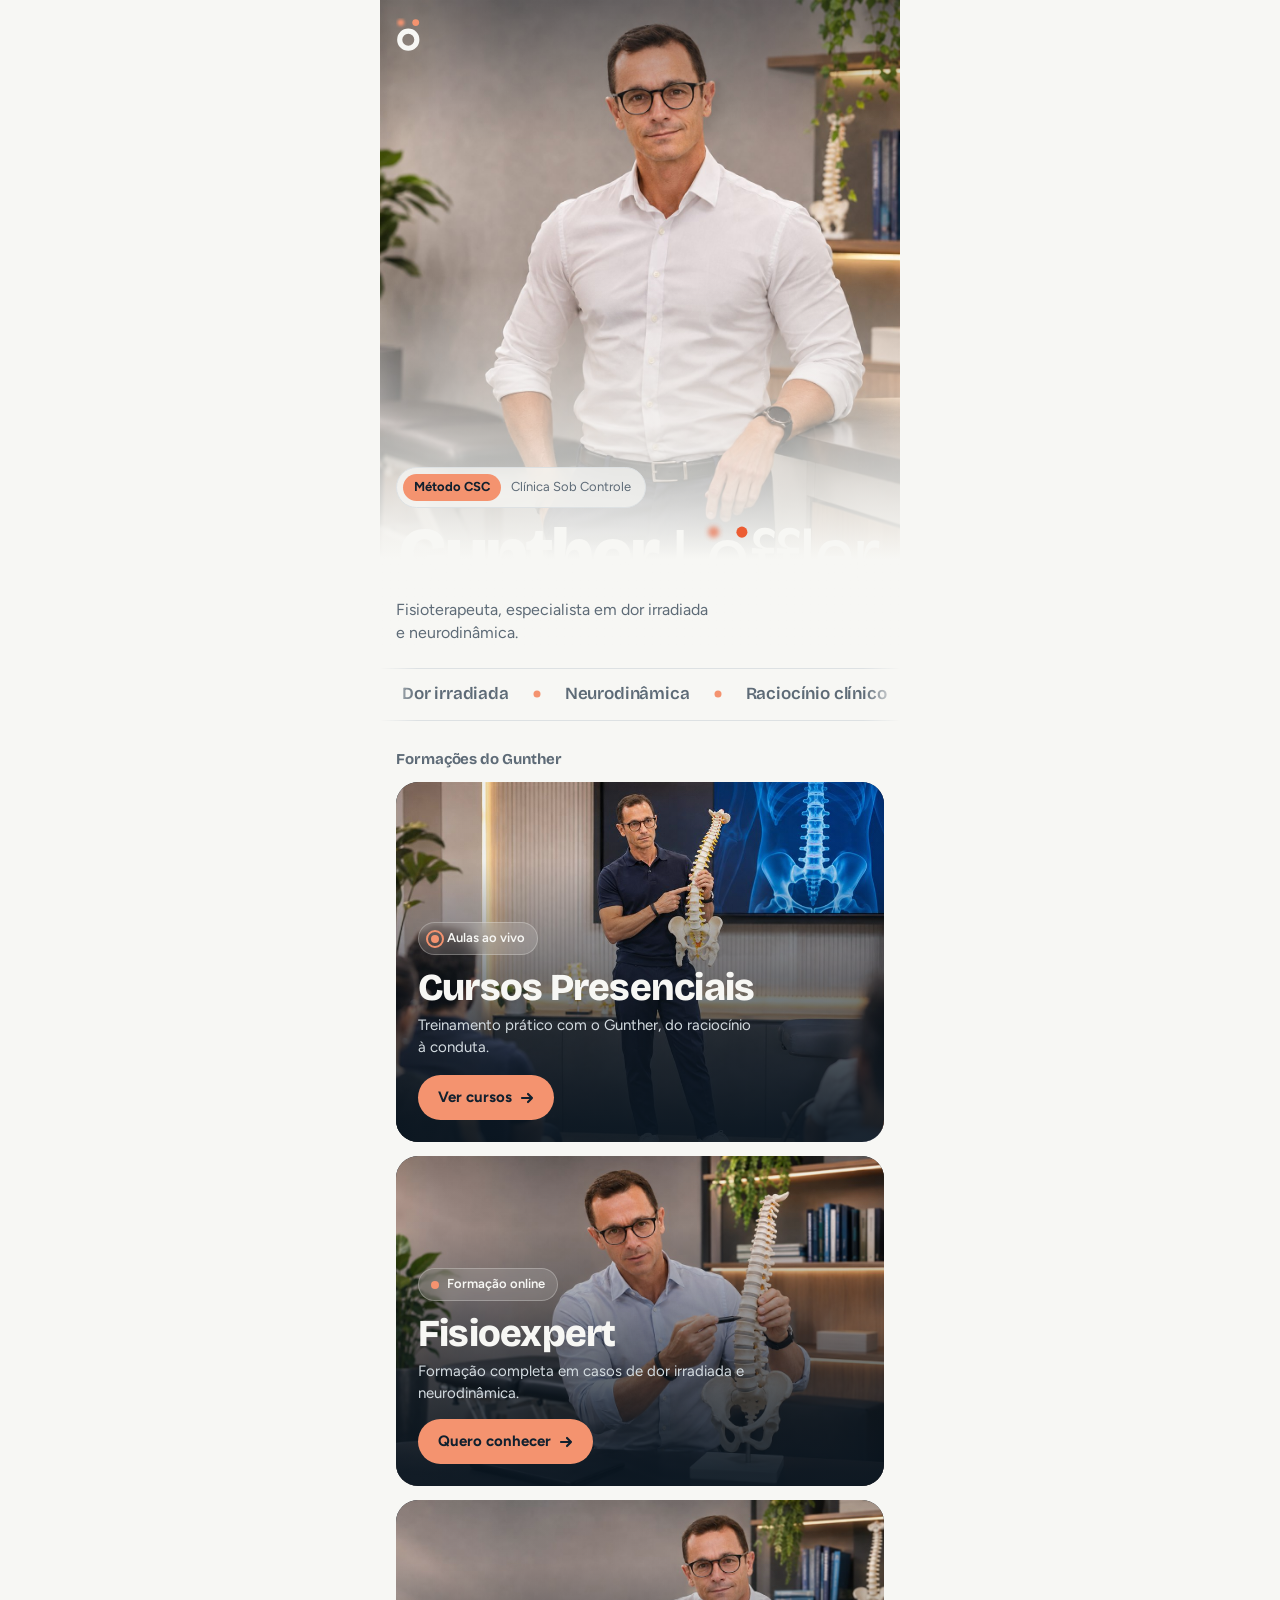
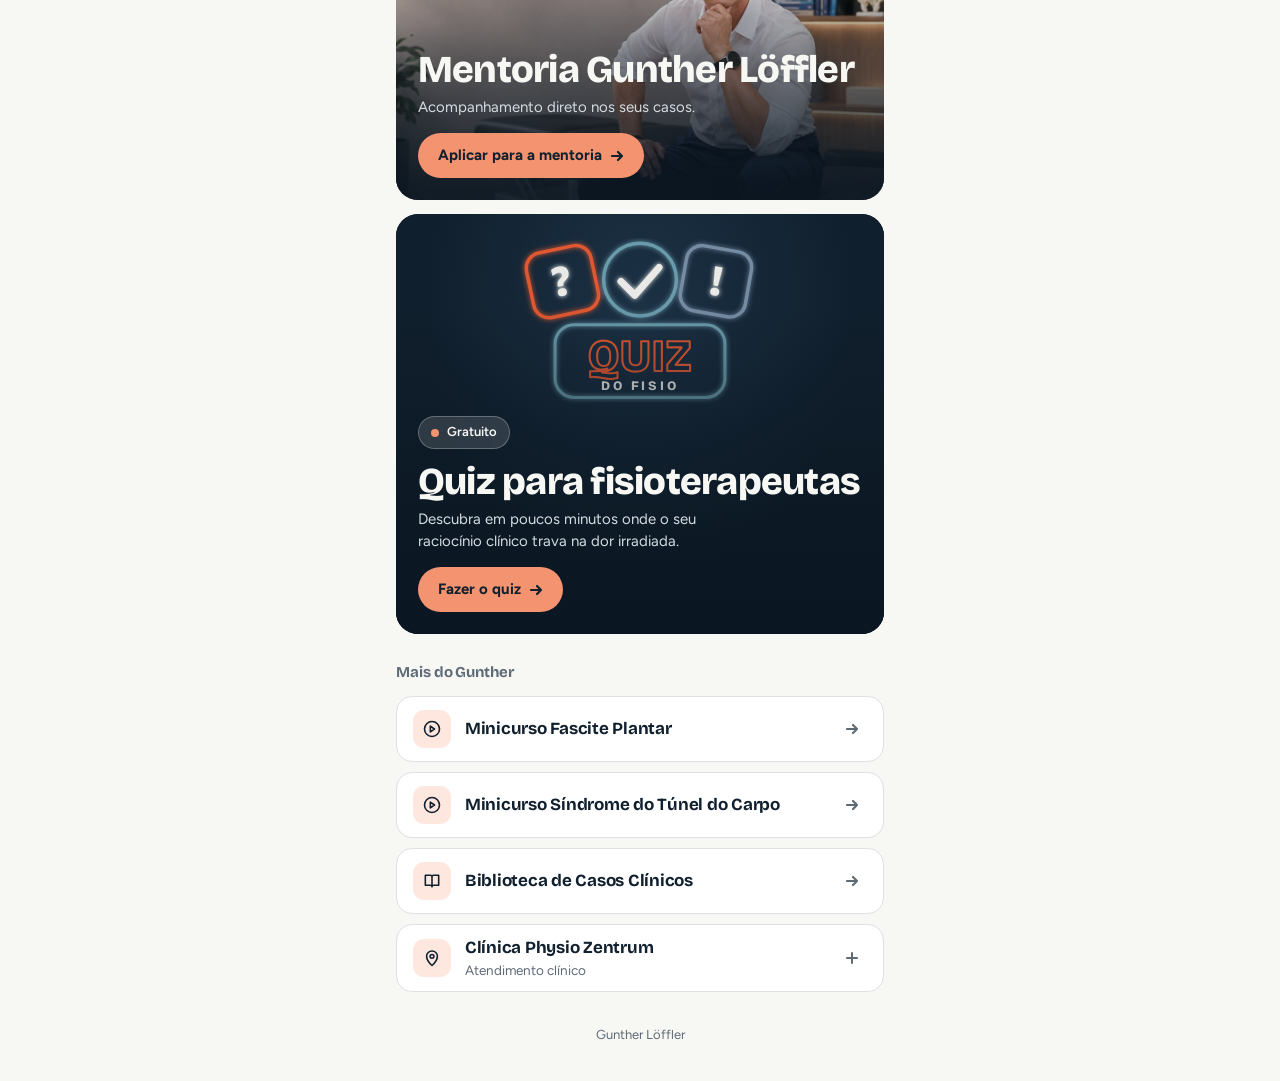
==== index.html @ 4e522db8 "Bio: banner do Quiz usa o emblema Quiz do Fisio no lugar da foto Co-Authored-By: Claude Sonnet 5.5 <" ====
<!doctype html>
<html lang="pt-BR">
<head>
<meta charset="utf-8">
<meta name="viewport" content="width=device-width,initial-scale=1,viewport-fit=cover">
<meta name="description" content="Gunther Löffler, fisioterapeuta especialista em dor irradiada e neurodinâmica. Cursos presenciais, Fisioexpert, mentoria, casos clínicos e atendimentos.">
<meta name="theme-color" content="#11202E">
<meta property="og:title" content="Gunther Löffler">
<meta property="og:description" content="Fisioterapeuta especialista em dor irradiada e neurodinâmica.">
<meta property="og:image" content="https://edu.guntherloffler.com.br/assets/site5.jpg">
<meta property="og:type" content="website">
<meta property="og:url" content="https://edu.guntherloffler.com.br/">
<meta name="twitter:card" content="summary_large_image">
<link rel="icon" href="favicon-gunther.svg" type="image/svg+xml">
<style>body{margin:0}img{max-width:100%}[hidden]{display:none!important}</style>
<title>Gunther Löffler</title>
<meta name="claude:viewport-fit-sides" content="cover">
<link rel="preconnect" href="https://fonts.googleapis.com">
<link rel="preconnect" href="https://fonts.gstatic.com" crossorigin>
<link href="https://fonts.googleapis.com/css2?family=Bricolage+Grotesque:opsz,wght@12..96,400..800&family=Figtree:wght@400;500;600;700&display=swap" rel="stylesheet">
<style>
/* Layout: abertura com foto de página inteira que se dissolve no fundo; em seguida cartões guiados por imagem,
   do mais presencial ao mais leve: cursos, formação, mentoria, casos + atendimento lado a lado, teste. */
:root{
  --bg:#F7F7F4;
  --surface:#FFFFFF;
  --ink:#11202E;
  --muted:#5E6B77;
  --line:#DDE1E3;
  --accent:#F4936F;
  --navy:#11202E;
  --paper:#F7F7F4;
  --font-display:'Bricolage Grotesque','Segoe UI',Arial,sans-serif;
  --font-body:'Figtree','Segoe UI',Arial,sans-serif;
  --gl:max(16px,env(safe-area-inset-left,0px));
  --gr:max(16px,env(safe-area-inset-right,0px));
}
@media (prefers-color-scheme: dark){
  :root:not([data-theme="light"]){--bg:#0C1823;--surface:#15293A;--ink:#F7F7F4;--muted:#9FB0BC;--line:#243B4C;color-scheme:dark}
}
:root[data-theme="dark"]{--bg:#0C1823;--surface:#15293A;--ink:#F7F7F4;--muted:#9FB0BC;--line:#243B4C;color-scheme:dark}
*{box-sizing:border-box}
body{background:var(--bg);color:var(--ink);font-family:var(--font-body);font-size:16px;line-height:1.45;overflow-x:hidden}
a{color:inherit;text-decoration:none}
a:focus-visible{outline:3px solid var(--accent);outline-offset:3px}
main{max-width:520px;margin-inline:auto;padding-left:var(--gl);padding-right:var(--gr);padding-bottom:36px}

/* Abertura */
.hero{position:relative;margin-left:calc(-1*var(--gl));margin-right:calc(-1*var(--gr));aspect-ratio:4/5;overflow:hidden;background:#8d9298}
.hero .ph{position:absolute;inset:0}
.hero img{width:100%;height:100%;object-fit:cover;object-position:50% 0%;display:block;transform-origin:50% 0%;animation:settle 2.4s cubic-bezier(.2,.7,.2,1) both}
@keyframes settle{from{transform:scale(1.12)}to{transform:scale(1)}}
.hero::after{content:"";position:absolute;inset:0;z-index:1;
  background:linear-gradient(to top,var(--bg) 0%,var(--bg) 14%,color-mix(in srgb,var(--bg) 70%,transparent) 30%,transparent 58%),
             linear-gradient(to bottom,rgba(17,32,46,.35),transparent 22%)}
.mark{position:absolute;z-index:3;left:var(--gl);top:max(18px,env(safe-area-inset-top,0px));height:34px;width:auto}
.mark .ring{fill:#F7F7F4}
.dot-l{animation:glow 2.8s ease-in-out infinite}
@keyframes glow{0%,100%{opacity:.3}50%{opacity:.95}}
.who{position:absolute;z-index:2;left:var(--gl);right:var(--gr);bottom:6px;animation:rise .9s .35s cubic-bezier(.2,.7,.2,1) both}
h1{font-family:var(--font-display);font-weight:800;font-size:clamp(38px,11.5vw,56px);line-height:.95;letter-spacing:-.035em;margin:0;text-wrap:balance}
.logo-nome{display:block;width:clamp(250px,78vw,360px);height:auto}
.role{margin:12px 0 0;font-size:16px;color:var(--muted);max-width:32ch}
.metodo{display:inline-flex;align-items:center;gap:10px;margin:0 0 14px;padding:6px 14px 6px 6px;border-radius:999px;background:color-mix(in srgb,var(--bg) 72%,transparent);-webkit-backdrop-filter:blur(10px);backdrop-filter:blur(10px);border:1px solid var(--line);font-size:13px;color:var(--muted)}
.metodo b{background:var(--accent);color:#11202E;font-weight:700;padding:4px 11px;border-radius:999px;font-size:13px}
@keyframes rise{from{opacity:0;transform:translateY(16px)}to{opacity:1;transform:none}}

/* Faixa de termos */
.ticker{margin:18px calc(-1*var(--gr)) 0 calc(-1*var(--gl));border-block:1px solid var(--line);overflow:hidden;white-space:nowrap;
  -webkit-mask-image:linear-gradient(to right,transparent,#000 7%,#000 93%,transparent);mask-image:linear-gradient(to right,transparent,#000 7%,#000 93%,transparent)}
.ticker .track{display:inline-flex;animation:slide 30s linear infinite;will-change:transform}
.ticker span{display:inline-flex;align-items:center;gap:22px;padding:13px 0 13px 22px;font-family:var(--font-display);font-weight:600;font-size:17px;letter-spacing:-.01em;color:var(--muted)}
.ticker svg{width:12px;height:12px;flex:none}
.ticker circle{fill:var(--accent)}
@keyframes slide{to{transform:translateX(-50%)}}

/* Cartões */
.list{display:flex;flex-direction:column;gap:14px;margin-top:26px}
.pair{display:grid;grid-template-columns:1fr 1fr;gap:14px}
.card{position:relative;display:flex;flex-direction:column;justify-content:flex-end;overflow:hidden;border-radius:22px;background:var(--navy);color:#F7F7F4;isolation:isolate;
  transition:transform .35s cubic-bezier(.2,.7,.2,1),box-shadow .35s}
.card:hover{transform:translateY(-3px);box-shadow:0 18px 40px -18px rgba(17,32,46,.55)}
.card:active{transform:scale(.985)}
/* Fotos com rosto ficam presas ao topo do cartão (nada de cortar a cabeça); só as sem rosto têm paralaxe (data-par). */
.card .par{position:absolute;inset:0;z-index:-2}
.card .par[data-par]{top:-9%;bottom:auto;height:118%;transform:translate3d(0,var(--shift,0px),0);will-change:transform}
.card .par.emb{display:flex;justify-content:center;align-items:flex-start;padding-top:24px;background:radial-gradient(ellipse at 50% 22%,#1D3347 0%,#11202E 62%)}
.card .par.emb svg{width:min(66%,260px);height:auto;display:block}
.card .par img{width:100%;height:100%;object-fit:cover;object-position:var(--pos,50% 0%);display:block;transform-origin:50% 0%;transition:transform 1.4s cubic-bezier(.2,.7,.2,1)}
.js .rv .par img{transform:scale(1.1)}
.js .rv.in .par img{transform:scale(1)}
.js .rv.in:hover .par img{transform:scale(1.04);transition-duration:.9s}
.card::before{content:"";position:absolute;inset:0;z-index:-1;background:linear-gradient(to top,rgba(10,22,33,.92) 4%,rgba(10,22,33,.5) 46%,rgba(10,22,33,.06) 78%)}
.body{padding:22px}
.card h2{font-family:var(--font-display);font-weight:700;font-size:23px;line-height:1.05;letter-spacing:-.02em;margin:0;text-wrap:balance}
.card .d{margin:8px 0 0;font-size:15px;color:#D4DCE1;max-width:34ch}
.go{display:flex;align-items:flex-end;justify-content:space-between;gap:14px}
.chip{flex:none;width:38px;height:38px;border-radius:50%;background:rgba(247,247,244,.14);-webkit-backdrop-filter:blur(8px);backdrop-filter:blur(8px);border:1px solid rgba(247,247,244,.28);display:grid;place-items:center;transition:background .25s,transform .25s}
.chip svg{width:15px;height:15px;stroke:#F7F7F4;fill:none;stroke-width:2.2;stroke-linecap:round;stroke-linejoin:round}
.card:hover .chip{background:var(--accent);transform:rotate(-45deg)}
.card:hover .chip svg{stroke:#11202E}

.big{min-height:360px}
.big h2{font-size:clamp(30px,9vw,38px);font-weight:800;line-height:1}
.mid{min-height:250px}
.cta{display:inline-flex;align-items:center;gap:8px;margin-top:16px;background:var(--accent);color:#11202E;font-weight:700;font-size:15px;padding:12px 20px;border-radius:999px;position:relative;overflow:hidden}
.cta::after{content:"";position:absolute;inset:0;background:linear-gradient(100deg,transparent 30%,rgba(255,255,255,.55) 50%,transparent 70%);transform:translateX(-120%);animation:sheen 3.8s 1.8s ease-in-out infinite}
@keyframes sheen{0%,60%{transform:translateX(-120%)}100%{transform:translateX(120%)}}
.live{align-self:flex-start;display:inline-flex;align-items:center;gap:8px;font-size:13px;font-weight:600;padding:6px 12px;border-radius:999px;background:rgba(247,247,244,.14);-webkit-backdrop-filter:blur(8px);backdrop-filter:blur(8px);border:1px solid rgba(247,247,244,.28);margin-bottom:14px}
.live i{width:8px;height:8px;border-radius:50%;background:var(--accent);position:relative}
.live.fixo i::after{display:none}
.live i::after{content:"";position:absolute;inset:-5px;border-radius:50%;border:2px solid var(--accent);animation:ping 1.8s ease-out infinite}
@keyframes ping{0%{transform:scale(.4);opacity:1}100%{transform:scale(1.6);opacity:0}}

/* Lado a lado */
.sq{min-height:250px}
.sq h2{font-size:19px}
.sq .body{padding:18px}
.sq .ico{width:40px;height:40px;border-radius:12px;display:grid;place-items:center;background:var(--accent);margin-bottom:14px}
.sq .ico svg{width:20px;height:20px;stroke:#11202E;fill:none;stroke-width:2;stroke-linecap:round;stroke-linejoin:round}

/* Teste */
.test{background:var(--navy);min-height:0;justify-content:flex-start}
.test::before{display:none}
.test .shot{position:relative;aspect-ratio:16/9.4;overflow:hidden}
.test .shot img{width:100%;height:100%;object-fit:cover;object-position:42% 0%;display:block;transform-origin:50% 0%;transition:transform 1.4s cubic-bezier(.2,.7,.2,1)}
.js .rv .shot img{transform:scale(1.08)}
.js .rv.in .shot img{transform:scale(1)}
.test .shot::after{content:"";position:absolute;inset:auto 0 0 0;height:55%;background:linear-gradient(to top,#11202E,rgba(17,32,46,0))}
.test .body{padding:0 24px 24px;margin-top:-34px;position:relative;z-index:1}

/* Biblioteca: fichas de caso empilhadas */
.lib{background:linear-gradient(160deg,#1D434F 0%,#11202E 70%)}
.lib::before{display:none}
.sheets{position:absolute;right:-8px;top:14px;width:118px;height:112px}
.sheets i{position:absolute;left:0;top:0;width:96px;height:100px;border-radius:12px;background:#F7F7F4;box-shadow:0 8px 18px -8px rgba(0,0,0,.5);transform-origin:80% 100%;transition:transform .5s cubic-bezier(.2,.7,.2,1)}
.sheets i::before{content:"";position:absolute;left:12px;right:12px;top:30px;height:44px;background:repeating-linear-gradient(to bottom,#C9D2D8 0 3px,transparent 3px 11px);border-radius:2px}
.sheets .s3{transform:rotate(-14deg);background:#9CBAC5}
.sheets .s2{transform:rotate(-5deg);background:#D3E0E5}
.sheets .s1{transform:rotate(5deg)}
.sheets b{position:absolute;left:12px;top:12px;width:34px;height:10px;border-radius:5px;background:var(--accent)}
.lib:hover .s3{transform:rotate(-24deg) translateX(-8px)}
.lib:hover .s2{transform:rotate(-10deg) translateX(-2px)}
.lib:hover .s1{transform:rotate(9deg) translateX(6px)}
.badge{display:inline-block;border:1.5px solid var(--accent);color:var(--accent);border-radius:999px;padding:3px 11px;font-size:13px;font-weight:600;margin-bottom:12px}
.test .d{max-width:24ch}
.levels{display:flex;gap:5px;align-items:flex-end;height:30px;margin-top:16px}
.levels i{width:22px;border-radius:3px;background:#2A4152;height:var(--h);transform-origin:bottom;transform:scaleY(.25);transition:transform .6s cubic-bezier(.2,.7,.2,1),background .4s}
.levels i:nth-child(1){--h:35%}.levels i:nth-child(2){--h:58%}.levels i:nth-child(3){--h:80%}.levels i:nth-child(4){--h:100%}
.test.seen .levels i{transform:scaleY(1);background:#5E7D8E}
.test.seen .levels i:nth-child(1){transition-delay:.1s}.test.seen .levels i:nth-child(2){transition-delay:.25s}.test.seen .levels i:nth-child(3){transition-delay:.4s}
.test.seen .levels i:nth-child(4){transition-delay:.55s;background:var(--accent)}

/* Blocos: botões rápidos e banners de formação */
.bloco{margin-top:28px}
.tit{font-family:var(--font-display);font-weight:700;font-size:15px;letter-spacing:-.005em;color:var(--muted);margin:0 0 12px}
.btns{display:flex;flex-direction:column;gap:10px}
.bt{display:flex;align-items:center;gap:14px;width:100%;padding:13px 16px;border-radius:16px;background:var(--surface);border:1px solid var(--line);color:var(--ink);font:inherit;text-align:left;cursor:pointer;transition:transform .3s cubic-bezier(.2,.7,.2,1),border-color .25s,box-shadow .3s}
.bt:hover{transform:translateY(-2px);border-color:var(--accent);box-shadow:0 12px 26px -16px rgba(17,32,46,.4)}
.bt:active{transform:scale(.985)}
.bt .ico{flex:none;width:38px;height:38px;border-radius:11px;display:grid;place-items:center;background:color-mix(in srgb,var(--accent) 22%,transparent)}
.bt .ico svg{width:20px;height:20px;stroke:var(--ink);fill:none;stroke-width:1.9;stroke-linecap:round;stroke-linejoin:round}
.bt .tx{flex:1;min-width:0;line-height:1.2}
.bt .tx b{display:block;font-family:var(--font-display);font-weight:700;font-size:17px;letter-spacing:-.015em}
.bt .tx small{display:block;margin-top:3px;font-size:13.5px;color:var(--muted)}
.bt .ar{flex:none;display:grid;place-items:center;width:30px;height:30px;border-radius:50%;color:var(--muted);transition:transform .25s,background .25s,color .25s}
.bt:hover .ar{background:var(--accent);color:#11202E;transform:rotate(-45deg)}
.bt .mais{position:relative}
.bt .mais::before,.bt .mais::after{content:"";position:absolute;left:50%;top:50%;width:12px;height:2px;margin:-1px 0 0 -6px;border-radius:1px;background:currentColor;transition:transform .25s}
.bt .mais::after{transform:rotate(90deg)}
.bt:hover .mais{transform:none}
.bt[aria-expanded="true"] .mais::after{transform:rotate(0)}
.clin .painel{margin-top:8px;padding:16px 18px;border-radius:16px;background:var(--surface);border:1px solid var(--line)}
.clin .painel p{margin:0;font-size:15.5px;color:var(--muted)}
.clin .painel b{color:var(--ink);font-weight:600}
.clin .wa{display:inline-flex;align-items:center;gap:9px;margin-top:14px;padding:11px 18px;border-radius:999px;background:var(--navy);color:#F7F7F4;font-weight:600;font-size:15px}
.clin .wa svg{width:18px;height:18px;stroke:currentColor;fill:none;stroke-width:2;stroke-linecap:round;stroke-linejoin:round}
.mid2{min-height:300px}
.list{margin-top:0}

/* Entrada ao rolar: começa visível, só desloca um pouco */
.js .rv{transform:translateY(26px);transition:transform .8s cubic-bezier(.2,.7,.2,1)}
.js .rv.in{transform:none}

footer{margin-top:34px;text-align:center;color:var(--muted);font-size:13px}

@media (prefers-reduced-motion:reduce){
  .hero img,.who{animation:none}.dot-l{animation:none;opacity:.7}.ticker .track{animation:none}.cta::after,.live i::after{animation:none}.bt,.bt .ar{transition:none}
  .card,.card .par img,.chip,.levels i{transition:none}.js .rv{transform:none;transition:none}.levels i{transform:none}
}
</style>

</head>
<body>
<main>
  <header class="hero" id="hero">
    <div class="ph"><img src="assets/site5.jpg" alt="Gunther Löffler em pé na clínica, camisa branca e óculos" width="1200" height="1500" fetchpriority="high"></div>
    <svg class="mark" viewBox="10.5 4 43 59.5" xmlns="http://www.w3.org/2000/svg" aria-hidden="true">
      <defs><filter id="blur" x="-80%" y="-80%" width="260%" height="260%"><feGaussianBlur stdDeviation="2.4"/></filter></defs>
      <path class="ring" d="M12.5 42a19.5 19.5 0 1 0 39 0a19.5 19.5 0 1 0 -39 0zM21.5 42a10.5 10.5 0 1 0 21 0a10.5 10.5 0 1 0 -21 0z" fill-rule="evenodd"/>
      <circle class="dot-l" cx="19" cy="12" r="6" fill="#F4936F" filter="url(#blur)"/>
      <circle cx="45" cy="12" r="6" fill="#F4936F"/>
    </svg>
    <div class="who">
      <p class="metodo"><b>Método CSC</b><span>Clínica Sob Controle</span></p>
      <h1><img class="logo-nome" src="assets/logo-nome.svg" alt="Gunther Löffler" width="643" height="84"></h1>
      <p class="role">Fisioterapeuta, especialista em dor irradiada e neurodinâmica.</p>
    </div>
  </header>

  <div class="ticker" aria-hidden="true"><div class="track" id="track"></div></div>

  <!-- TROQUE OS href="#" PELOS LINKS REAIS -->
  <section class="bloco" aria-labelledby="t-formacoes">
    <h2 class="tit" id="t-formacoes">Formações do Gunther</h2>
    <div class="list">
    <a class="card big rv" href="/cursos/" data-link="cursos-presenciais">
      <div class="par"><img src="assets/site3.jpg" alt="" loading="lazy" style="--pos:62% 0%"></div>
      <div class="body">
        <span class="live"><i></i>Aulas ao vivo</span>
        <h2>Cursos Presenciais</h2>
        <p class="d">Treinamento prático com o Gunther, do raciocínio à conduta.</p>
        <span class="cta">Ver cursos
          <svg width="14" height="14" viewBox="0 0 14 14" fill="none" stroke="currentColor" stroke-width="2.2" stroke-linecap="round" stroke-linejoin="round" aria-hidden="true"><path d="M2 7h10M8 3l4 4-4 4"/></svg>
        </span>
      </div>
    </a>

    <a class="card big mid2 rv" href="/fisioexpert/" data-link="fisioexpert" style="min-height:330px">
      <div class="par"><img src="assets/site6.jpg" alt="" loading="lazy" style="--pos:40% 0%"></div>
      <div class="body">
        <span class="live fixo"><i></i>Formação online</span>
        <h2>Fisioexpert</h2>
        <p class="d">Formação completa em casos de dor irradiada e neurodinâmica.</p>
        <div class="go" style="margin-top:14px"><span class="cta" style="margin-top:0">Quero conhecer
          <svg width="14" height="14" viewBox="0 0 14 14" fill="none" stroke="currentColor" stroke-width="2.2" stroke-linecap="round" stroke-linejoin="round" aria-hidden="true"><path d="M2 7h10M8 3l4 4-4 4"/></svg></span></div>
      </div>
    </a>

    <a class="card big mid2 rv" href="/diagnostico/aplicar" data-link="mentoria">
      <div class="par"><img src="assets/site4.jpg" alt="" loading="lazy" style="--pos:70% 0%"></div>
      <div class="body">
        <h2>Mentoria Gunther Löffler</h2>
        <p class="d">Acompanhamento direto nos seus casos.</p>
        <div class="go" style="margin-top:14px"><span class="cta" style="margin-top:0">Aplicar para a mentoria
          <svg width="14" height="14" viewBox="0 0 14 14" fill="none" stroke="currentColor" stroke-width="2.2" stroke-linecap="round" stroke-linejoin="round" aria-hidden="true"><path d="M2 7h10M8 3l4 4-4 4"/></svg></span></div>
      </div>
    </a>

    <a class="card big mid2 rv" href="/quiz/" data-link="quiz" style="min-height:420px">
      <div class="par emb" aria-hidden="true"><svg viewBox="0 0 300 196" fill="none" stroke-linecap="round" stroke-linejoin="round"><defs><filter id="glw" x="-20%" y="-20%" width="140%" height="140%"><feGaussianBlur stdDeviation="3.2" result="b"/><feMerge><feMergeNode in="b"/><feMergeNode in="SourceGraphic"/></feMerge></filter></defs><g filter="url(#glw)"><g transform="rotate(-12 62 48)"><rect x="22" y="12" width="76" height="76" rx="18" stroke="#EC5C32" stroke-width="4"/><text x="60" y="66" text-anchor="middle" font-family="Bricolage Grotesque,Arial" font-weight="800" font-size="50" fill="#F7F7F4">?</text></g><circle cx="150" cy="48" r="42" stroke="#6FA3B3" stroke-width="4"/><path d="M128 50l16 16 28-32" stroke="#F7F7F4" stroke-width="8"/><g transform="rotate(10 238 48)"><rect x="200" y="12" width="76" height="76" rx="18" stroke="#7C93AB" stroke-width="4"/><text x="238" y="66" text-anchor="middle" font-family="Bricolage Grotesque,Arial" font-weight="800" font-size="50" fill="#F7F7F4">!</text></g><rect x="52" y="100" width="196" height="84" rx="22" stroke="#6FA3B3" stroke-width="3.5"/></g><text x="150" y="153" text-anchor="middle" font-family="Bricolage Grotesque,Arial" font-weight="800" font-size="52" letter-spacing="1.5" fill="none" stroke="#EC5C32" stroke-width="2.4">QUIZ</text><text x="150" y="175" text-anchor="middle" font-family="Bricolage Grotesque,Arial" font-weight="800" font-size="15" letter-spacing="3.4" fill="#F7F7F4">DO FISIO</text></svg></div>
      <div class="body">
        <span class="live fixo"><i></i>Gratuito</span>
        <h2>Quiz para fisioterapeutas</h2>
        <p class="d">Descubra em poucos minutos onde o seu raciocínio clínico trava na dor irradiada.</p>
        <div class="go" style="margin-top:14px"><span class="cta" style="margin-top:0">Fazer o quiz
          <svg width="14" height="14" viewBox="0 0 14 14" fill="none" stroke="currentColor" stroke-width="2.2" stroke-linecap="round" stroke-linejoin="round" aria-hidden="true"><path d="M2 7h10M8 3l4 4-4 4"/></svg></span></div>
      </div>
    </a>
    </div>
  </section>


  <section class="bloco" aria-labelledby="t-comece">
    <h2 class="tit" id="t-comece">Mais do Gunther</h2>
    <div class="btns">
      <a class="bt rv" href="/fascite-plantar/" data-link="minicurso-fascite-plantar"><span class="ico"><svg viewBox="0 0 24 24" aria-hidden="true"><circle cx="12" cy="12" r="9"/><path d="m10 8.5 5 3.5-5 3.5z"/></svg></span><span class="tx"><b>Minicurso Fascite Plantar</b></span><span class="ar"><svg width="14" height="14" viewBox="0 0 14 14" fill="none" stroke="currentColor" stroke-width="2.2" stroke-linecap="round" stroke-linejoin="round" aria-hidden="true"><path d="M2 7h10M8 3l4 4-4 4"/></svg></span></a>
      <a class="bt rv" href="/sindrome-do-tunel-do-carpo/" data-link="minicurso-tunel-do-carpo"><span class="ico"><svg viewBox="0 0 24 24" aria-hidden="true"><circle cx="12" cy="12" r="9"/><path d="m10 8.5 5 3.5-5 3.5z"/></svg></span><span class="tx"><b>Minicurso Síndrome do Túnel do Carpo</b></span><span class="ar"><svg width="14" height="14" viewBox="0 0 14 14" fill="none" stroke="currentColor" stroke-width="2.2" stroke-linecap="round" stroke-linejoin="round" aria-hidden="true"><path d="M2 7h10M8 3l4 4-4 4"/></svg></span></a>
      <a class="bt rv" href="/biblioteca/" data-link="casos"><span class="ico"><svg viewBox="0 0 24 24" aria-hidden="true"><path d="M4 5h6a2 2 0 0 1 2 2v12a2 2 0 0 0-2-2H4zM20 5h-6a2 2 0 0 0-2 2v12a2 2 0 0 1 2-2h6z"/></svg></span><span class="tx"><b>Biblioteca de Casos Clínicos</b></span><span class="ar"><svg width="14" height="14" viewBox="0 0 14 14" fill="none" stroke="currentColor" stroke-width="2.2" stroke-linecap="round" stroke-linejoin="round" aria-hidden="true"><path d="M2 7h10M8 3l4 4-4 4"/></svg></span></a>
      <div class="clin rv" id="clin">
        <button class="bt" type="button" id="clinBtn" aria-expanded="false" aria-controls="clinPanel" data-link="clinica">
          <span class="ico"><svg viewBox="0 0 24 24" aria-hidden="true"><path d="M12 21s-6.5-5.6-6.5-11a6.5 6.5 0 0 1 13 0c0 5.4-6.5 11-6.5 11z"/><circle cx="12" cy="10" r="2.3"/></svg></span><span class="tx"><b>Clínica Physio Zentrum</b><small>Atendimento clínico</small></span><span class="ar mais" aria-hidden="true"></span>
        </button>
        <div class="painel" id="clinPanel" role="region" aria-label="Atendimento clínico" hidden>
          <p>O Gunther atende na clínica própria, a Physio Zentrum. Consulta <b>online</b> e <b>presencial</b>.</p>
          <a class="wa" href="https://wa.me/5519998519191?text=Ol%C3%A1!%20Vim%20pelo%20link%20da%20bio%20do%20Gunther%20e%20quero%20agendar%20uma%20consulta." data-link="whatsapp-atendimento" target="_blank" rel="noopener"><svg viewBox="0 0 24 24" aria-hidden="true"><path d="M20 11.5a8 8 0 0 1-11.9 7L4 20l1.5-4A8 8 0 1 1 20 11.5z"/></svg>Falar pelo WhatsApp</a>
        </div>
      </div>
    </div>
  </section>

  <footer>Gunther Löffler</footer>
</main>

<script>
(function(){
  var reduce=matchMedia('(prefers-reduced-motion: reduce)').matches;
  document.documentElement.classList.add('js');

  /* Faixa de termos */
  var words=['Dor irradiada','Neurodinâmica','Raciocínio clínico','Casos complexos'];
  var ring='<svg viewBox="0 0 12 12"><circle cx="6" cy="6" r="3.5"/></svg>';
  var one=words.map(function(w){return '<span>'+w+ring+'</span>';}).join('');
  document.getElementById('track').innerHTML=one+one+one+one;

  /* Paralaxe: imagens deslizam mais devagar que a página */
  var pars=[].slice.call(document.querySelectorAll('[data-par]'));
  function update(){
    if(reduce) return;
    var vh=innerHeight;
    pars.forEach(function(el){
      var r=el.parentNode.getBoundingClientRect();
      if(r.bottom<-100||r.top>vh+100) return;
      var c=(r.top+r.height/2-vh/2)/vh;
      el.style.setProperty('--shift',(c*-parseFloat(el.dataset.par))+'px');
    });
  }
  var tick=false;
  addEventListener('scroll',function(){ if(tick)return; tick=true; requestAnimationFrame(function(){tick=false;update();}); },{passive:true});
  addEventListener('resize',update); update();

  /* Entrada ao rolar */
  var rv=[].slice.call(document.querySelectorAll('.rv'));
  if('IntersectionObserver' in window && !reduce){
    var io=new IntersectionObserver(function(es){ es.forEach(function(e){ if(e.isIntersecting){ e.target.classList.add('in'); io.unobserve(e.target); } }); },{threshold:.08});
    rv.forEach(function(el){io.observe(el);});
  } else rv.forEach(function(el){el.classList.add('in');});

  /* Clínica: abre e fecha o painel com o WhatsApp */
  var cb=document.getElementById('clinBtn'),cp=document.getElementById('clinPanel');
  cb.addEventListener('click',function(){
    var open=cb.getAttribute('aria-expanded')==='true';
    cb.setAttribute('aria-expanded',open?'false':'true');
    cp.hidden=open;
  });
})();
</script>
</body>
</html>
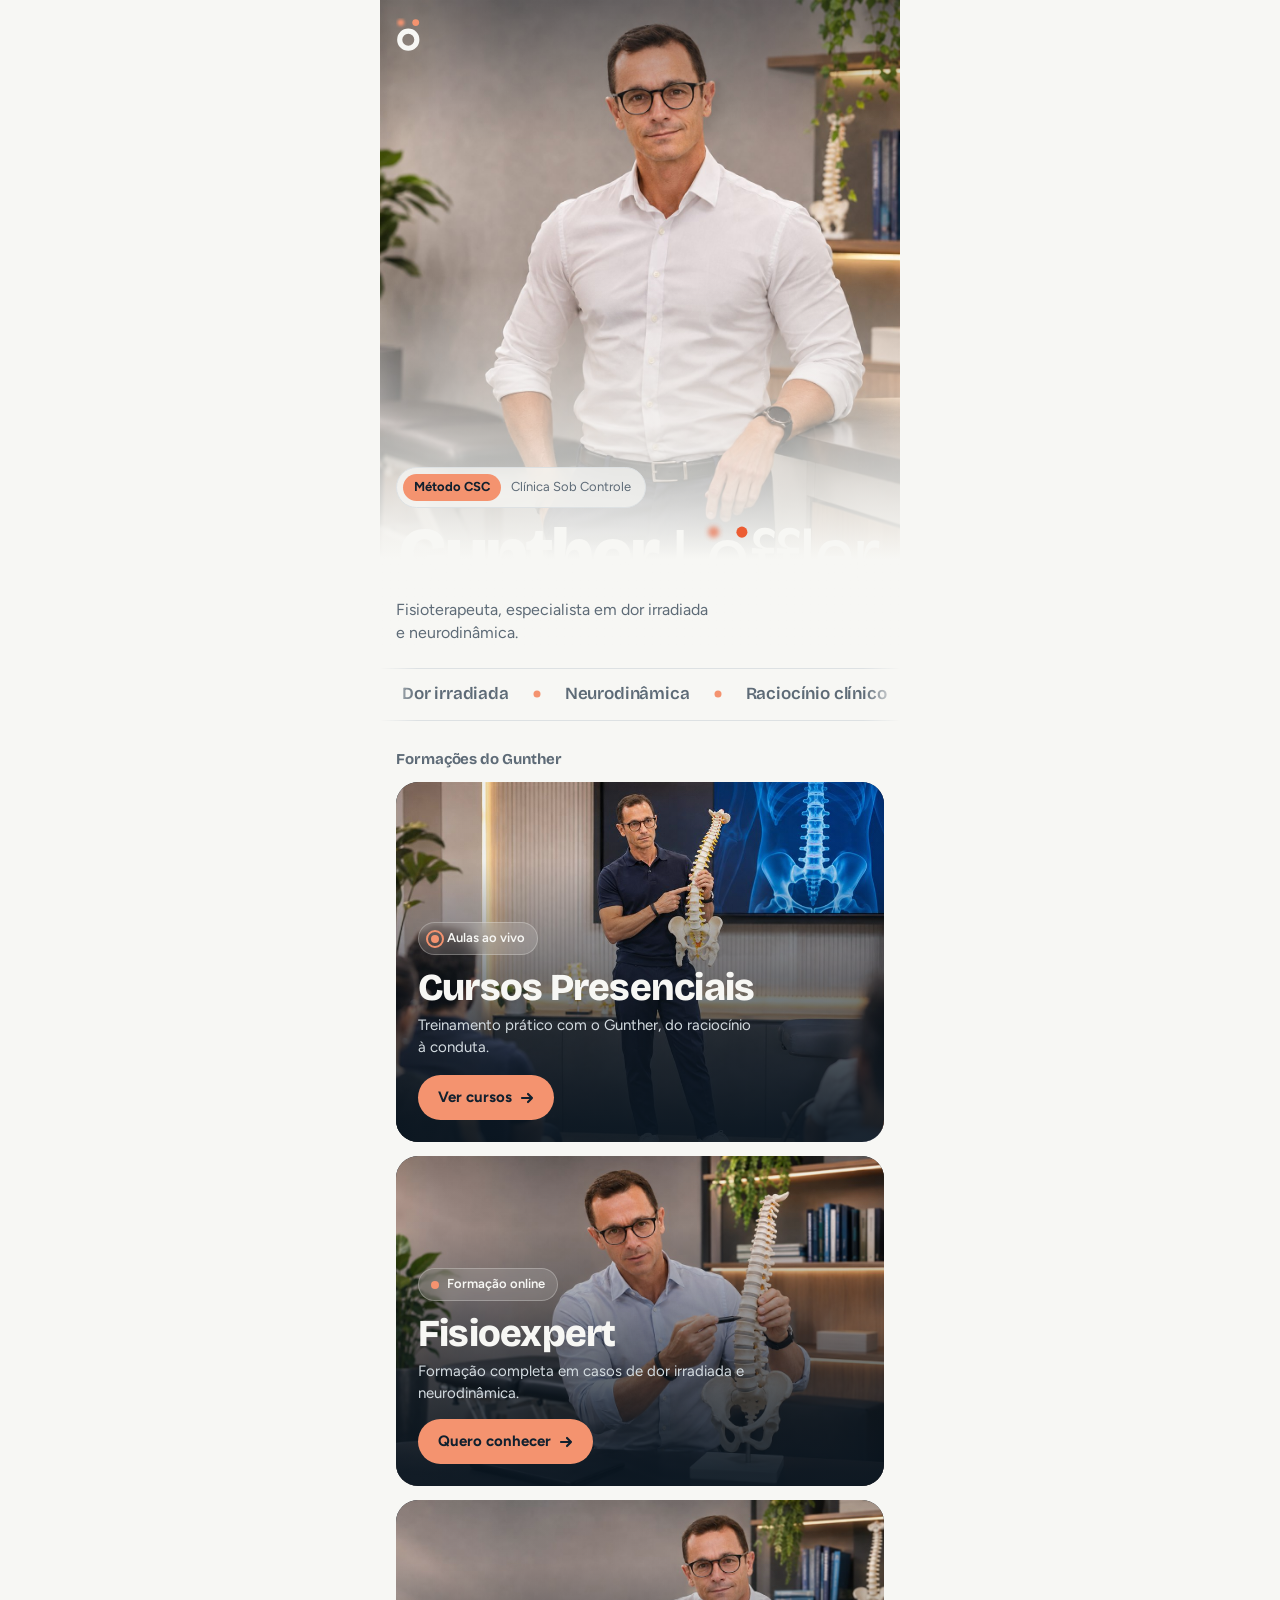
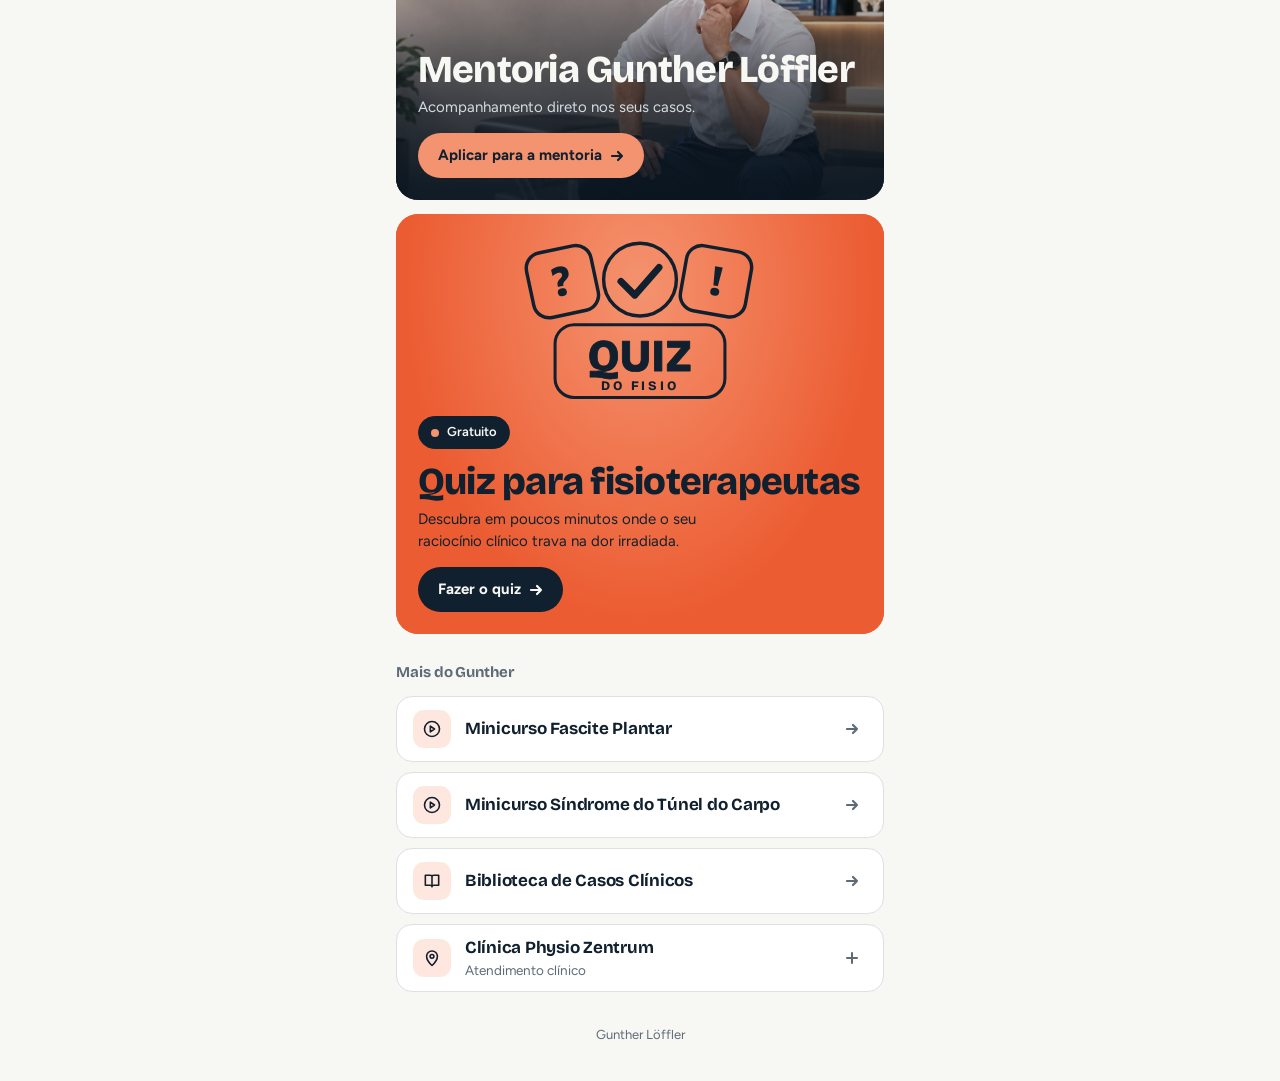
==== commit 9bb6e230: "Bio: banner do Quiz com fundo laranja da marca Co-Authored-By: Claude Sonnet 5.5 <noreply@anthropic." ====
--- a/index.html
+++ b/index.html
@@ -84,6 +84,15 @@
 /* Fotos com rosto ficam presas ao topo do cartão (nada de cortar a cabeça); só as sem rosto têm paralaxe (data-par). */
 .card .par{position:absolute;inset:0;z-index:-2}
 .card .par[data-par]{top:-9%;bottom:auto;height:118%;transform:translate3d(0,var(--shift,0px),0);will-change:transform}
+.card.quiz{background:#EC5C32;color:#11202E}
+.card.quiz::before{background:none}
+.card.quiz .par.emb{background:radial-gradient(ellipse at 50% 18%,#F4936F 0%,#EC5C32 68%)}
+.card.quiz .d{color:#11202E}
+.card.quiz .live{background:#11202E;color:#F7F7F4;border-color:#11202E;-webkit-backdrop-filter:none;backdrop-filter:none}
+.card.quiz .live i{background:#F4936F}
+.card.quiz .cta{background:#11202E;color:#F7F7F4}
+.card.quiz .cta::after{display:none}
+.card.quiz:hover{box-shadow:0 18px 40px -18px rgba(236,92,50,.6)}
 .card .par.emb{display:flex;justify-content:center;align-items:flex-start;padding-top:24px;background:radial-gradient(ellipse at 50% 22%,#1D3347 0%,#11202E 62%)}
 .card .par.emb svg{width:min(66%,260px);height:auto;display:block}
 .card .par img{width:100%;height:100%;object-fit:cover;object-position:var(--pos,50% 0%);display:block;transform-origin:50% 0%;transition:transform 1.4s cubic-bezier(.2,.7,.2,1)}
@@ -247,8 +256,8 @@
       </div>
     </a>
 
-    <a class="card big mid2 rv" href="/quiz/" data-link="quiz" style="min-height:420px">
-      <div class="par emb" aria-hidden="true"><svg viewBox="0 0 300 196" fill="none" stroke-linecap="round" stroke-linejoin="round"><defs><filter id="glw" x="-20%" y="-20%" width="140%" height="140%"><feGaussianBlur stdDeviation="3.2" result="b"/><feMerge><feMergeNode in="b"/><feMergeNode in="SourceGraphic"/></feMerge></filter></defs><g filter="url(#glw)"><g transform="rotate(-12 62 48)"><rect x="22" y="12" width="76" height="76" rx="18" stroke="#EC5C32" stroke-width="4"/><text x="60" y="66" text-anchor="middle" font-family="Bricolage Grotesque,Arial" font-weight="800" font-size="50" fill="#F7F7F4">?</text></g><circle cx="150" cy="48" r="42" stroke="#6FA3B3" stroke-width="4"/><path d="M128 50l16 16 28-32" stroke="#F7F7F4" stroke-width="8"/><g transform="rotate(10 238 48)"><rect x="200" y="12" width="76" height="76" rx="18" stroke="#7C93AB" stroke-width="4"/><text x="238" y="66" text-anchor="middle" font-family="Bricolage Grotesque,Arial" font-weight="800" font-size="50" fill="#F7F7F4">!</text></g><rect x="52" y="100" width="196" height="84" rx="22" stroke="#6FA3B3" stroke-width="3.5"/></g><text x="150" y="153" text-anchor="middle" font-family="Bricolage Grotesque,Arial" font-weight="800" font-size="52" letter-spacing="1.5" fill="none" stroke="#EC5C32" stroke-width="2.4">QUIZ</text><text x="150" y="175" text-anchor="middle" font-family="Bricolage Grotesque,Arial" font-weight="800" font-size="15" letter-spacing="3.4" fill="#F7F7F4">DO FISIO</text></svg></div>
+    <a class="card big mid2 rv quiz" href="/quiz/" data-link="quiz" style="min-height:420px">
+      <div class="par emb" aria-hidden="true"><svg viewBox="0 0 300 196" fill="none" stroke-linecap="round" stroke-linejoin="round"><g><g transform="rotate(-12 62 48)"><rect x="22" y="12" width="76" height="76" rx="18" stroke="#11202E" stroke-width="4"/><text x="60" y="66" text-anchor="middle" font-family="Bricolage Grotesque,Arial" font-weight="800" font-size="50" fill="#11202E">?</text></g><circle cx="150" cy="48" r="42" stroke="#11202E" stroke-width="4"/><path d="M128 50l16 16 28-32" stroke="#11202E" stroke-width="8"/><g transform="rotate(10 238 48)"><rect x="200" y="12" width="76" height="76" rx="18" stroke="#11202E" stroke-width="4"/><text x="238" y="66" text-anchor="middle" font-family="Bricolage Grotesque,Arial" font-weight="800" font-size="50" fill="#11202E">!</text></g><rect x="52" y="100" width="196" height="84" rx="22" stroke="#11202E" stroke-width="3.5"/></g><text x="150" y="153" text-anchor="middle" font-family="Bricolage Grotesque,Arial" font-weight="800" font-size="52" letter-spacing="1.5" fill="#11202E" stroke="#11202E" stroke-width="1">QUIZ</text><text x="150" y="175" text-anchor="middle" font-family="Bricolage Grotesque,Arial" font-weight="800" font-size="15" letter-spacing="3.4" fill="#11202E">DO FISIO</text></svg></div>
       <div class="body">
         <span class="live fixo"><i></i>Gratuito</span>
         <h2>Quiz para fisioterapeutas</h2>
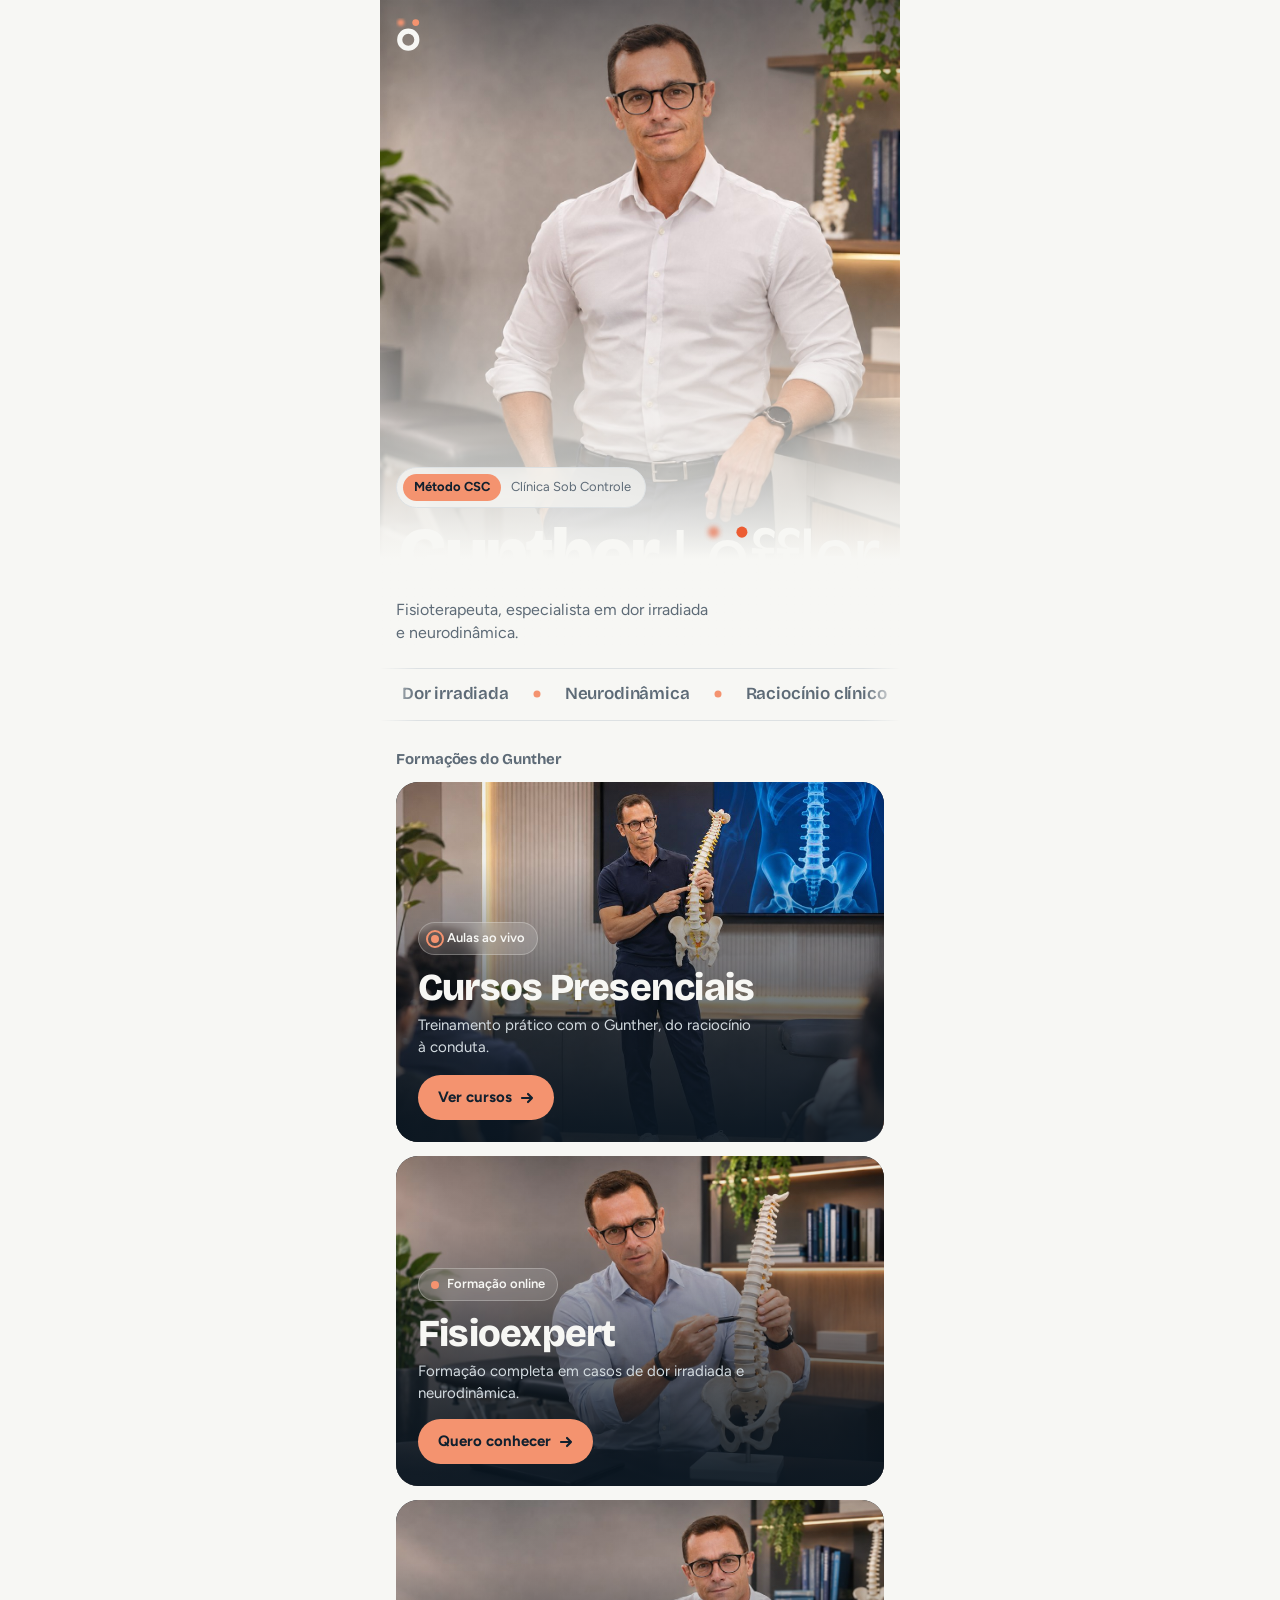
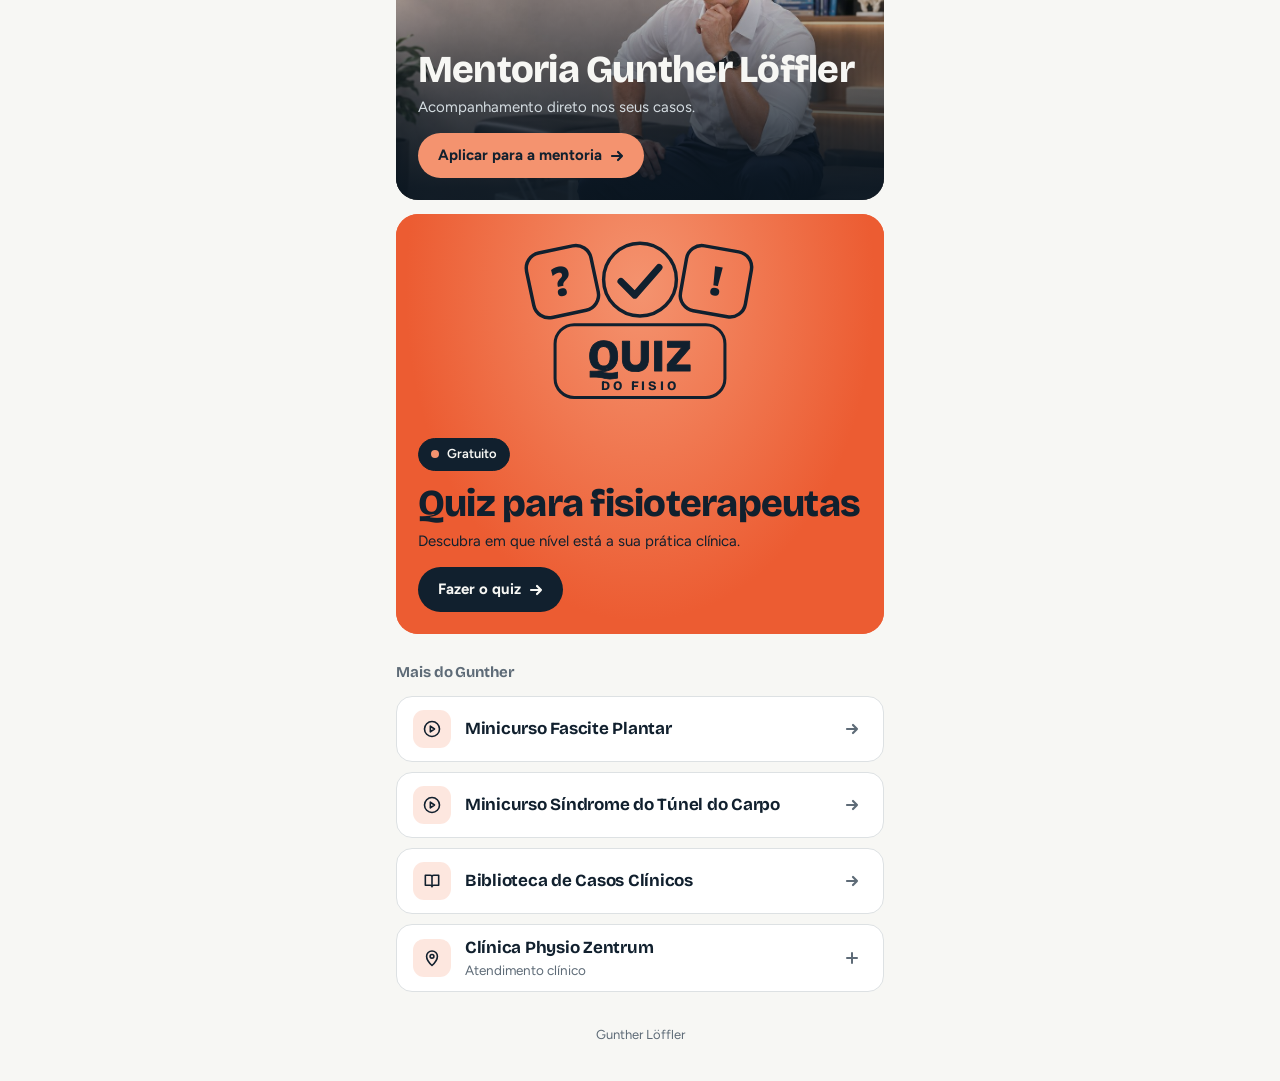
==== commit 759da84b: "Bio: texto do banner do Quiz sem a palavra proibida Co-Authored-By: Claude Sonnet 5.5 <noreply@anthr" ====
--- a/index.html
+++ b/index.html
@@ -261,7 +261,7 @@
       <div class="body">
         <span class="live fixo"><i></i>Gratuito</span>
         <h2>Quiz para fisioterapeutas</h2>
-        <p class="d">Descubra em poucos minutos onde o seu raciocínio clínico trava na dor irradiada.</p>
+        <p class="d">Descubra em que nível está a sua prática clínica.</p>
         <div class="go" style="margin-top:14px"><span class="cta" style="margin-top:0">Fazer o quiz
           <svg width="14" height="14" viewBox="0 0 14 14" fill="none" stroke="currentColor" stroke-width="2.2" stroke-linecap="round" stroke-linejoin="round" aria-hidden="true"><path d="M2 7h10M8 3l4 4-4 4"/></svg></span></div>
       </div>
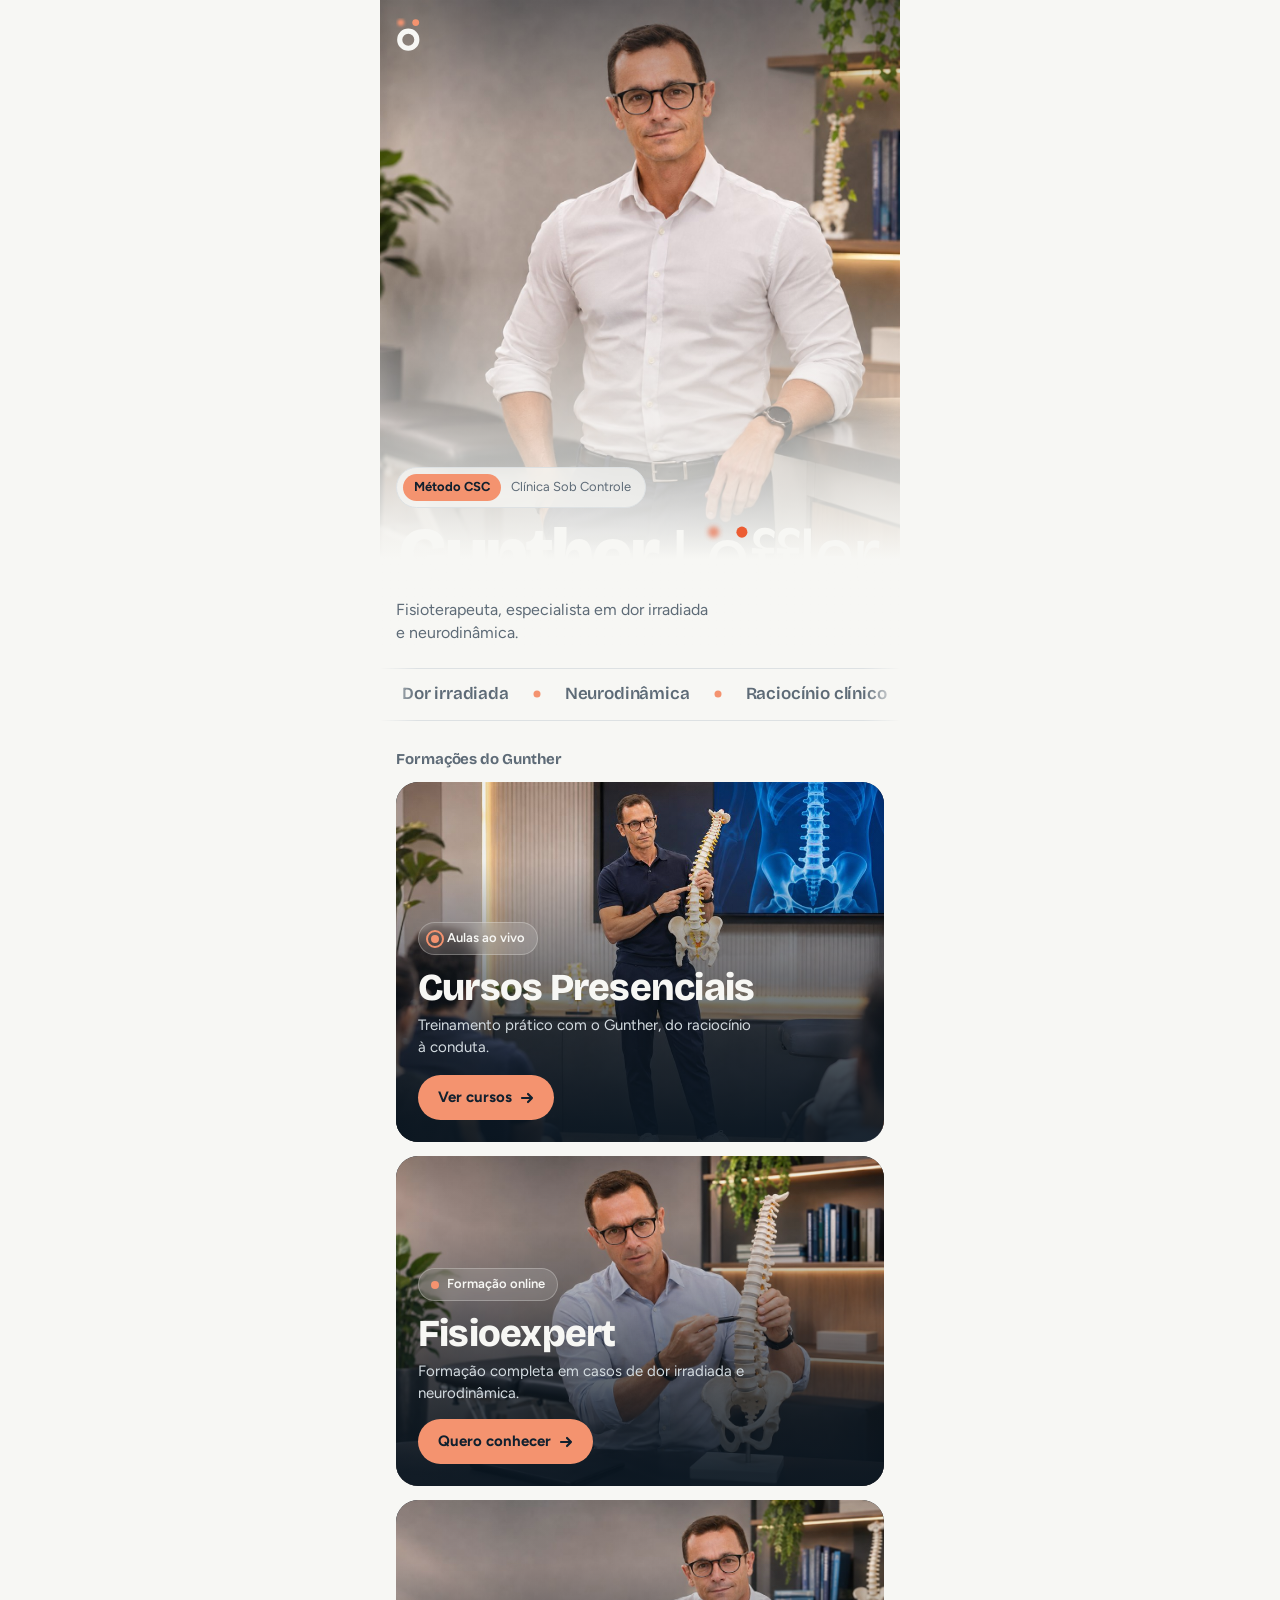
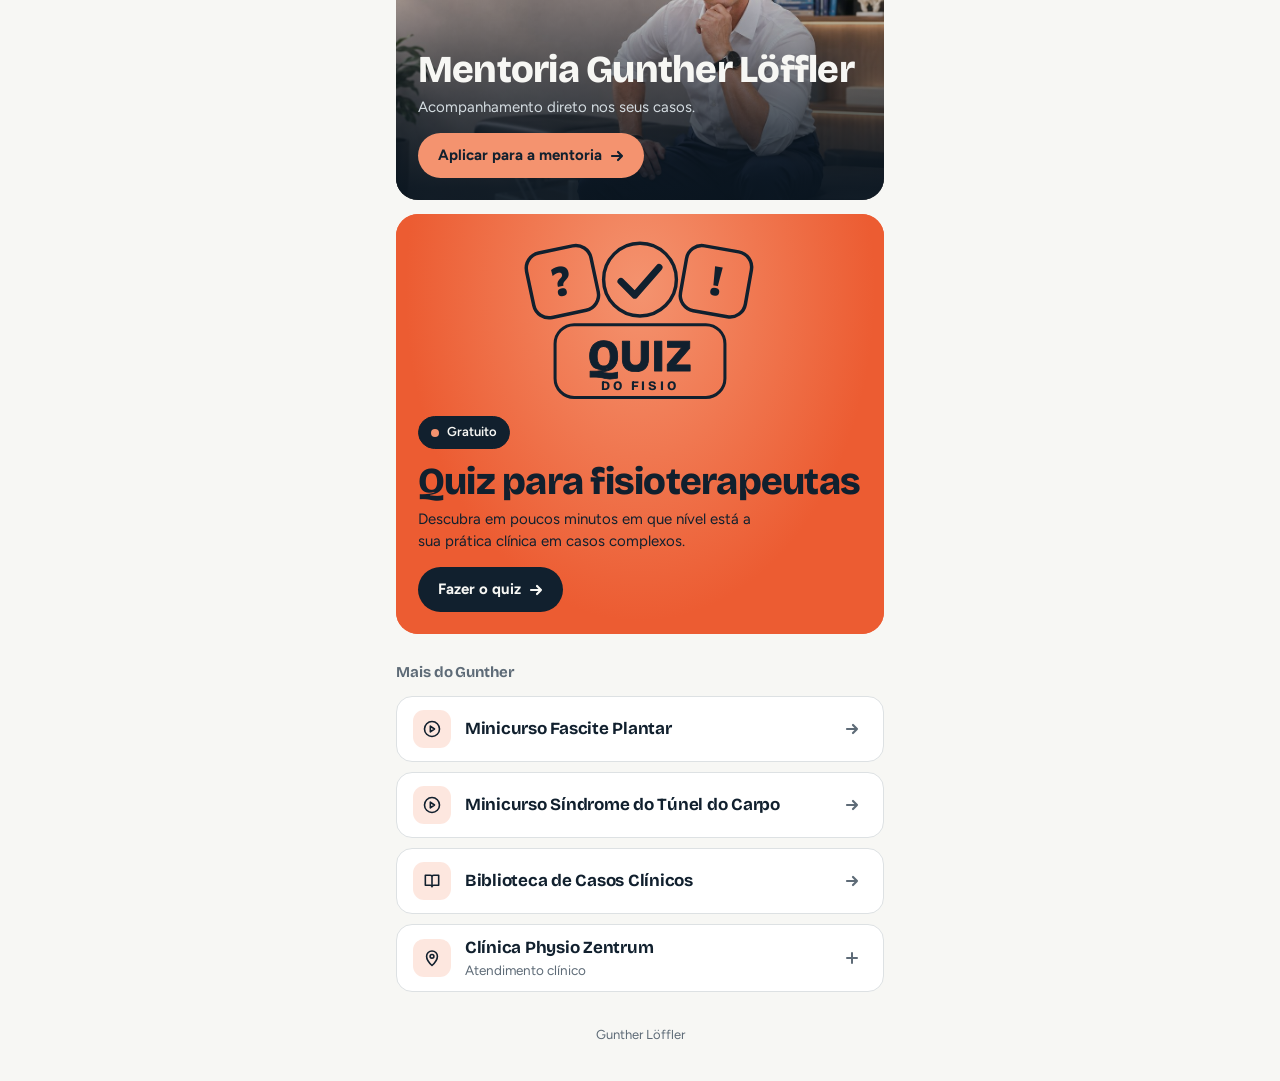
==== commit 62c3f6c4: "Bio: texto final do banner do Quiz Co-Authored-By: Claude Sonnet 5.5 <noreply@anthropic.com>" ====
--- a/index.html
+++ b/index.html
@@ -261,7 +261,7 @@
       <div class="body">
         <span class="live fixo"><i></i>Gratuito</span>
         <h2>Quiz para fisioterapeutas</h2>
-        <p class="d">Descubra em que nível está a sua prática clínica.</p>
+        <p class="d">Descubra em poucos minutos em que nível está a sua prática clínica em casos complexos.</p>
         <div class="go" style="margin-top:14px"><span class="cta" style="margin-top:0">Fazer o quiz
           <svg width="14" height="14" viewBox="0 0 14 14" fill="none" stroke="currentColor" stroke-width="2.2" stroke-linecap="round" stroke-linejoin="round" aria-hidden="true"><path d="M2 7h10M8 3l4 4-4 4"/></svg></span></div>
       </div>
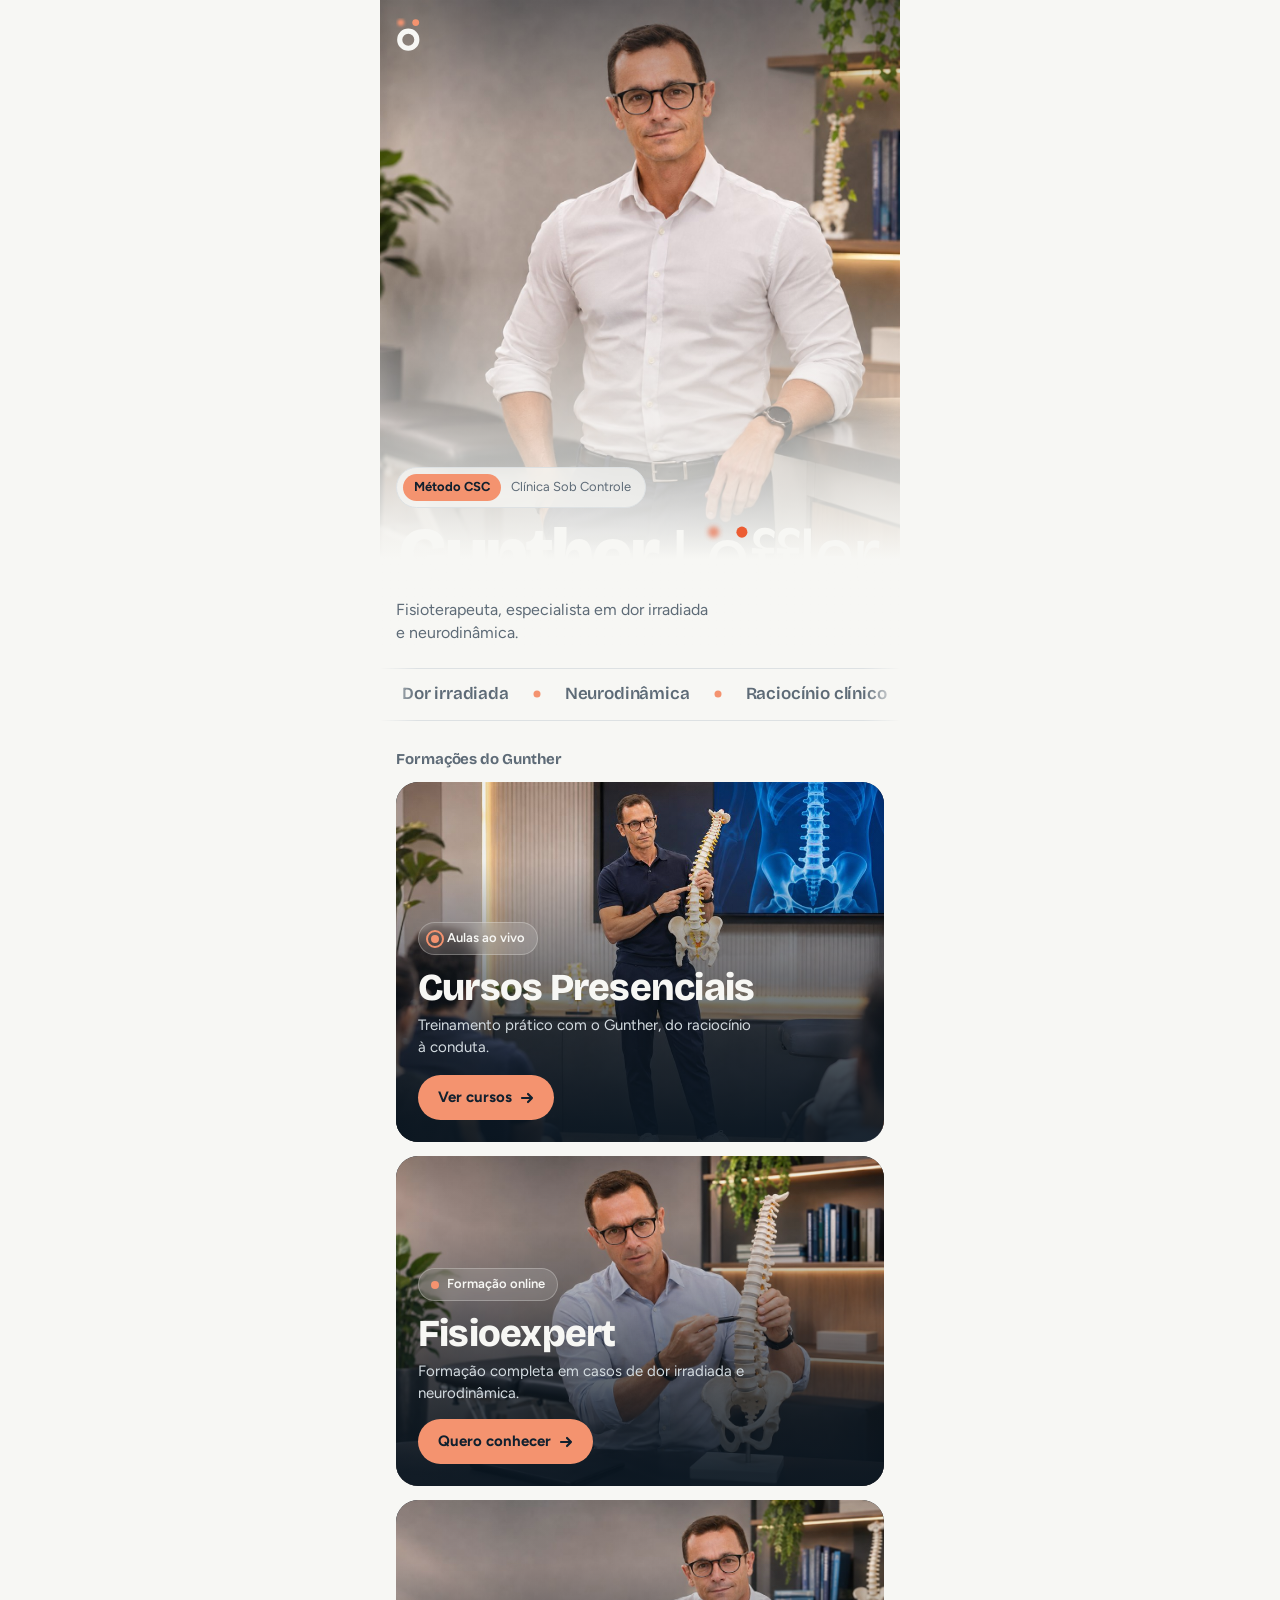
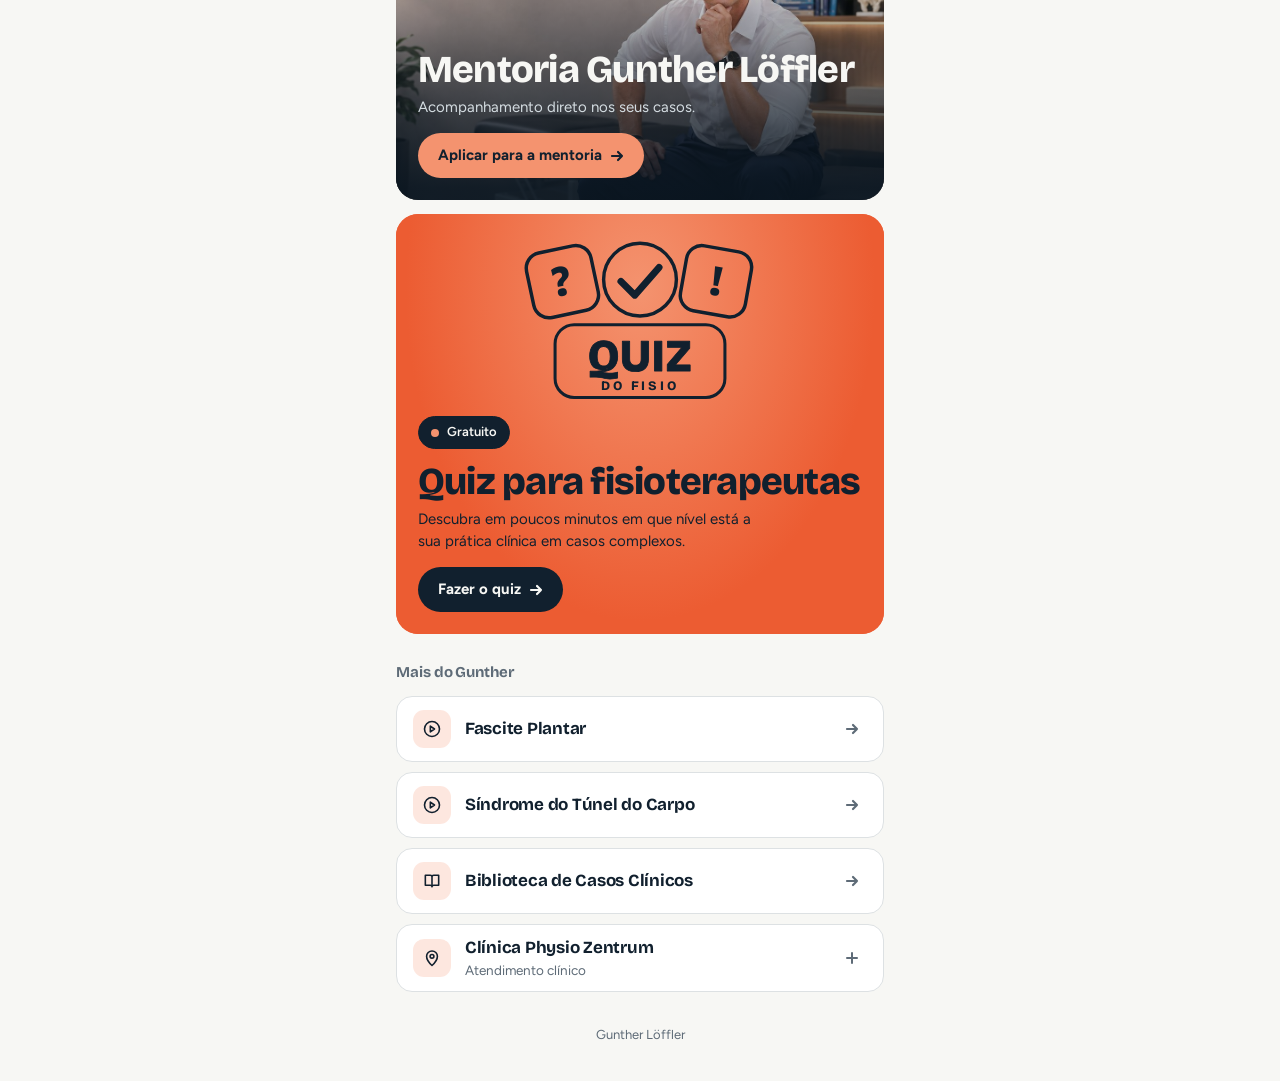
==== commit 5df1c2ca: "Tira a palavra minicurso dos textos e troca os botoes dos cursos de fascite e tunel do carpo Co-Auth" ====
--- a/index.html
+++ b/index.html
@@ -273,8 +273,8 @@
   <section class="bloco" aria-labelledby="t-comece">
     <h2 class="tit" id="t-comece">Mais do Gunther</h2>
     <div class="btns">
-      <a class="bt rv" href="/fascite-plantar/" data-link="minicurso-fascite-plantar"><span class="ico"><svg viewBox="0 0 24 24" aria-hidden="true"><circle cx="12" cy="12" r="9"/><path d="m10 8.5 5 3.5-5 3.5z"/></svg></span><span class="tx"><b>Minicurso Fascite Plantar</b></span><span class="ar"><svg width="14" height="14" viewBox="0 0 14 14" fill="none" stroke="currentColor" stroke-width="2.2" stroke-linecap="round" stroke-linejoin="round" aria-hidden="true"><path d="M2 7h10M8 3l4 4-4 4"/></svg></span></a>
-      <a class="bt rv" href="/sindrome-do-tunel-do-carpo/" data-link="minicurso-tunel-do-carpo"><span class="ico"><svg viewBox="0 0 24 24" aria-hidden="true"><circle cx="12" cy="12" r="9"/><path d="m10 8.5 5 3.5-5 3.5z"/></svg></span><span class="tx"><b>Minicurso Síndrome do Túnel do Carpo</b></span><span class="ar"><svg width="14" height="14" viewBox="0 0 14 14" fill="none" stroke="currentColor" stroke-width="2.2" stroke-linecap="round" stroke-linejoin="round" aria-hidden="true"><path d="M2 7h10M8 3l4 4-4 4"/></svg></span></a>
+      <a class="bt rv" href="/fascite-plantar/" data-link="minicurso-fascite-plantar"><span class="ico"><svg viewBox="0 0 24 24" aria-hidden="true"><circle cx="12" cy="12" r="9"/><path d="m10 8.5 5 3.5-5 3.5z"/></svg></span><span class="tx"><b>Fascite Plantar</b></span><span class="ar"><svg width="14" height="14" viewBox="0 0 14 14" fill="none" stroke="currentColor" stroke-width="2.2" stroke-linecap="round" stroke-linejoin="round" aria-hidden="true"><path d="M2 7h10M8 3l4 4-4 4"/></svg></span></a>
+      <a class="bt rv" href="/sindrome-do-tunel-do-carpo/" data-link="minicurso-tunel-do-carpo"><span class="ico"><svg viewBox="0 0 24 24" aria-hidden="true"><circle cx="12" cy="12" r="9"/><path d="m10 8.5 5 3.5-5 3.5z"/></svg></span><span class="tx"><b>Síndrome do Túnel do Carpo</b></span><span class="ar"><svg width="14" height="14" viewBox="0 0 14 14" fill="none" stroke="currentColor" stroke-width="2.2" stroke-linecap="round" stroke-linejoin="round" aria-hidden="true"><path d="M2 7h10M8 3l4 4-4 4"/></svg></span></a>
       <a class="bt rv" href="/biblioteca/" data-link="casos"><span class="ico"><svg viewBox="0 0 24 24" aria-hidden="true"><path d="M4 5h6a2 2 0 0 1 2 2v12a2 2 0 0 0-2-2H4zM20 5h-6a2 2 0 0 0-2 2v12a2 2 0 0 1 2-2h6z"/></svg></span><span class="tx"><b>Biblioteca de Casos Clínicos</b></span><span class="ar"><svg width="14" height="14" viewBox="0 0 14 14" fill="none" stroke="currentColor" stroke-width="2.2" stroke-linecap="round" stroke-linejoin="round" aria-hidden="true"><path d="M2 7h10M8 3l4 4-4 4"/></svg></span></a>
       <div class="clin rv" id="clin">
         <button class="bt" type="button" id="clinBtn" aria-expanded="false" aria-controls="clinPanel" data-link="clinica">
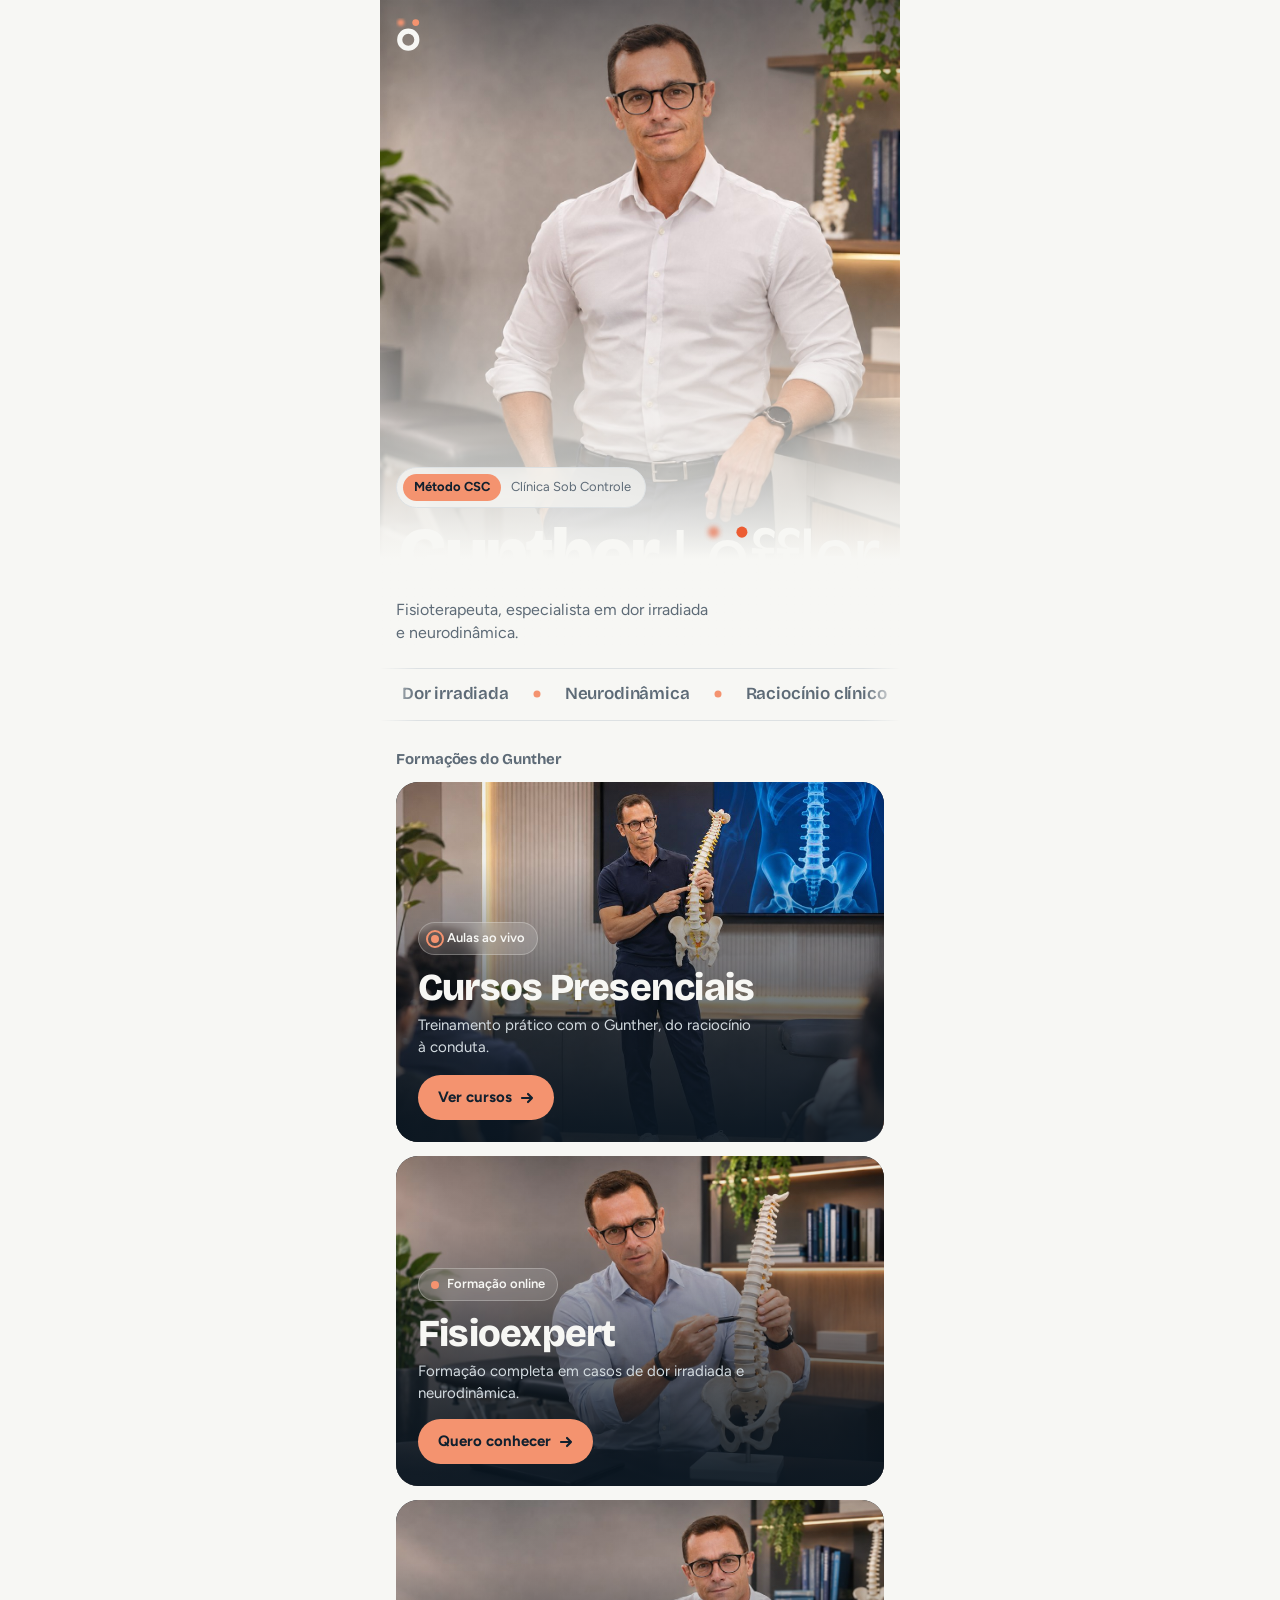
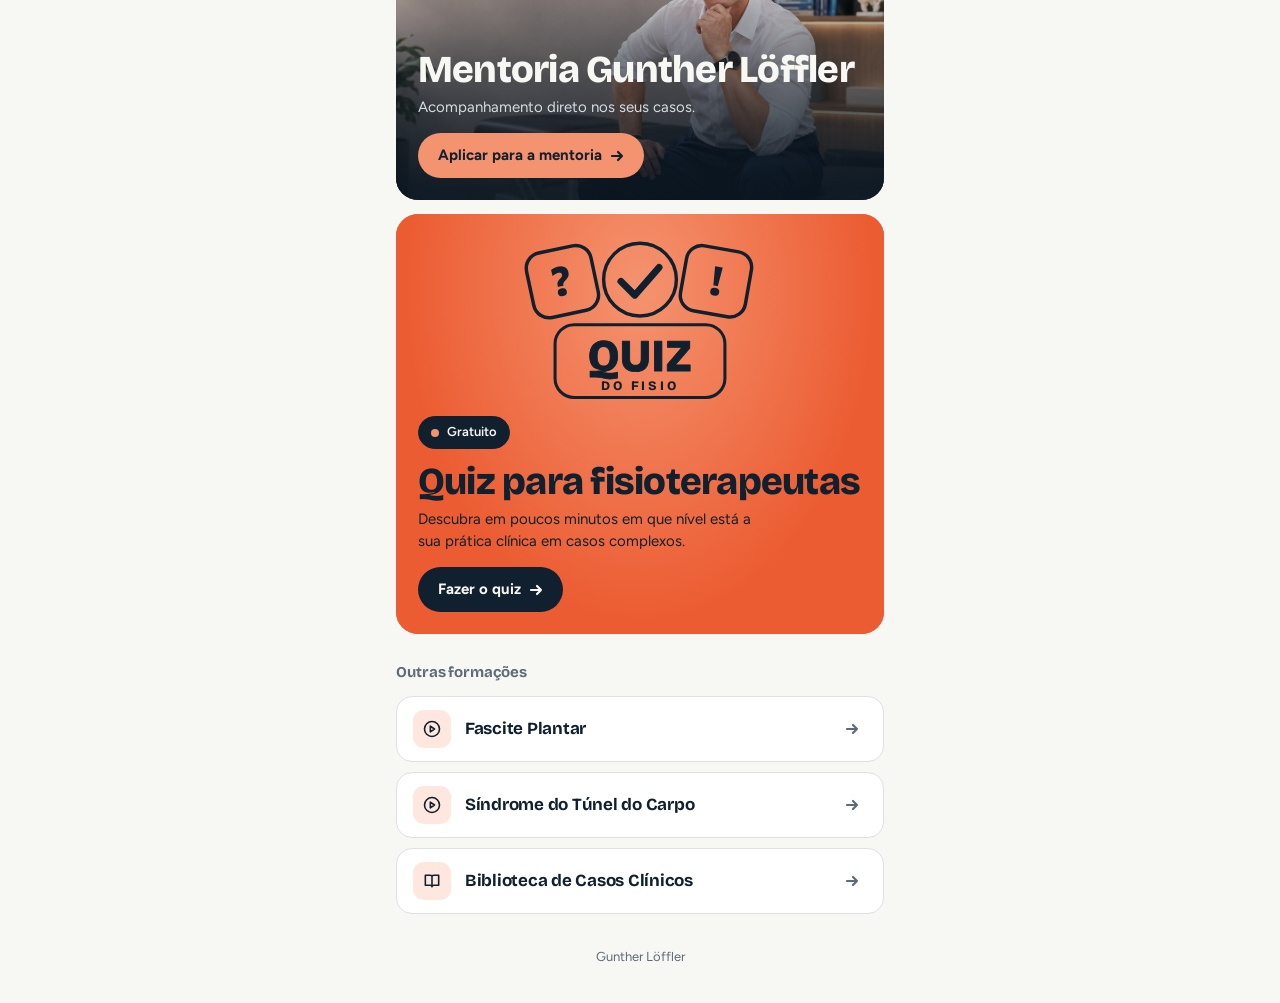
==== commit e07a27d8: "Bio: tira o botao da Clinica Physio Zentrum e renomeia a secao para Outras formacoes Co-Authored-By:" ====
--- a/index.html
+++ b/index.html
@@ -179,11 +179,6 @@
 .bt .mais::after{transform:rotate(90deg)}
 .bt:hover .mais{transform:none}
 .bt[aria-expanded="true"] .mais::after{transform:rotate(0)}
-.clin .painel{margin-top:8px;padding:16px 18px;border-radius:16px;background:var(--surface);border:1px solid var(--line)}
-.clin .painel p{margin:0;font-size:15.5px;color:var(--muted)}
-.clin .painel b{color:var(--ink);font-weight:600}
-.clin .wa{display:inline-flex;align-items:center;gap:9px;margin-top:14px;padding:11px 18px;border-radius:999px;background:var(--navy);color:#F7F7F4;font-weight:600;font-size:15px}
-.clin .wa svg{width:18px;height:18px;stroke:currentColor;fill:none;stroke-width:2;stroke-linecap:round;stroke-linejoin:round}
 .mid2{min-height:300px}
 .list{margin-top:0}
 
@@ -271,20 +266,11 @@
 
 
   <section class="bloco" aria-labelledby="t-comece">
-    <h2 class="tit" id="t-comece">Mais do Gunther</h2>
+    <h2 class="tit" id="t-comece">Outras formações</h2>
     <div class="btns">
       <a class="bt rv" href="/fascite-plantar/" data-link="minicurso-fascite-plantar"><span class="ico"><svg viewBox="0 0 24 24" aria-hidden="true"><circle cx="12" cy="12" r="9"/><path d="m10 8.5 5 3.5-5 3.5z"/></svg></span><span class="tx"><b>Fascite Plantar</b></span><span class="ar"><svg width="14" height="14" viewBox="0 0 14 14" fill="none" stroke="currentColor" stroke-width="2.2" stroke-linecap="round" stroke-linejoin="round" aria-hidden="true"><path d="M2 7h10M8 3l4 4-4 4"/></svg></span></a>
       <a class="bt rv" href="/sindrome-do-tunel-do-carpo/" data-link="minicurso-tunel-do-carpo"><span class="ico"><svg viewBox="0 0 24 24" aria-hidden="true"><circle cx="12" cy="12" r="9"/><path d="m10 8.5 5 3.5-5 3.5z"/></svg></span><span class="tx"><b>Síndrome do Túnel do Carpo</b></span><span class="ar"><svg width="14" height="14" viewBox="0 0 14 14" fill="none" stroke="currentColor" stroke-width="2.2" stroke-linecap="round" stroke-linejoin="round" aria-hidden="true"><path d="M2 7h10M8 3l4 4-4 4"/></svg></span></a>
       <a class="bt rv" href="/biblioteca/" data-link="casos"><span class="ico"><svg viewBox="0 0 24 24" aria-hidden="true"><path d="M4 5h6a2 2 0 0 1 2 2v12a2 2 0 0 0-2-2H4zM20 5h-6a2 2 0 0 0-2 2v12a2 2 0 0 1 2-2h6z"/></svg></span><span class="tx"><b>Biblioteca de Casos Clínicos</b></span><span class="ar"><svg width="14" height="14" viewBox="0 0 14 14" fill="none" stroke="currentColor" stroke-width="2.2" stroke-linecap="round" stroke-linejoin="round" aria-hidden="true"><path d="M2 7h10M8 3l4 4-4 4"/></svg></span></a>
-      <div class="clin rv" id="clin">
-        <button class="bt" type="button" id="clinBtn" aria-expanded="false" aria-controls="clinPanel" data-link="clinica">
-          <span class="ico"><svg viewBox="0 0 24 24" aria-hidden="true"><path d="M12 21s-6.5-5.6-6.5-11a6.5 6.5 0 0 1 13 0c0 5.4-6.5 11-6.5 11z"/><circle cx="12" cy="10" r="2.3"/></svg></span><span class="tx"><b>Clínica Physio Zentrum</b><small>Atendimento clínico</small></span><span class="ar mais" aria-hidden="true"></span>
-        </button>
-        <div class="painel" id="clinPanel" role="region" aria-label="Atendimento clínico" hidden>
-          <p>O Gunther atende na clínica própria, a Physio Zentrum. Consulta <b>online</b> e <b>presencial</b>.</p>
-          <a class="wa" href="https://wa.me/5519998519191?text=Ol%C3%A1!%20Vim%20pelo%20link%20da%20bio%20do%20Gunther%20e%20quero%20agendar%20uma%20consulta." data-link="whatsapp-atendimento" target="_blank" rel="noopener"><svg viewBox="0 0 24 24" aria-hidden="true"><path d="M20 11.5a8 8 0 0 1-11.9 7L4 20l1.5-4A8 8 0 1 1 20 11.5z"/></svg>Falar pelo WhatsApp</a>
-        </div>
-      </div>
     </div>
   </section>
 
@@ -324,14 +310,6 @@
     var io=new IntersectionObserver(function(es){ es.forEach(function(e){ if(e.isIntersecting){ e.target.classList.add('in'); io.unobserve(e.target); } }); },{threshold:.08});
     rv.forEach(function(el){io.observe(el);});
   } else rv.forEach(function(el){el.classList.add('in');});
-
-  /* Clínica: abre e fecha o painel com o WhatsApp */
-  var cb=document.getElementById('clinBtn'),cp=document.getElementById('clinPanel');
-  cb.addEventListener('click',function(){
-    var open=cb.getAttribute('aria-expanded')==='true';
-    cb.setAttribute('aria-expanded',open?'false':'true');
-    cp.hidden=open;
-  });
 })();
 </script>
 </body>
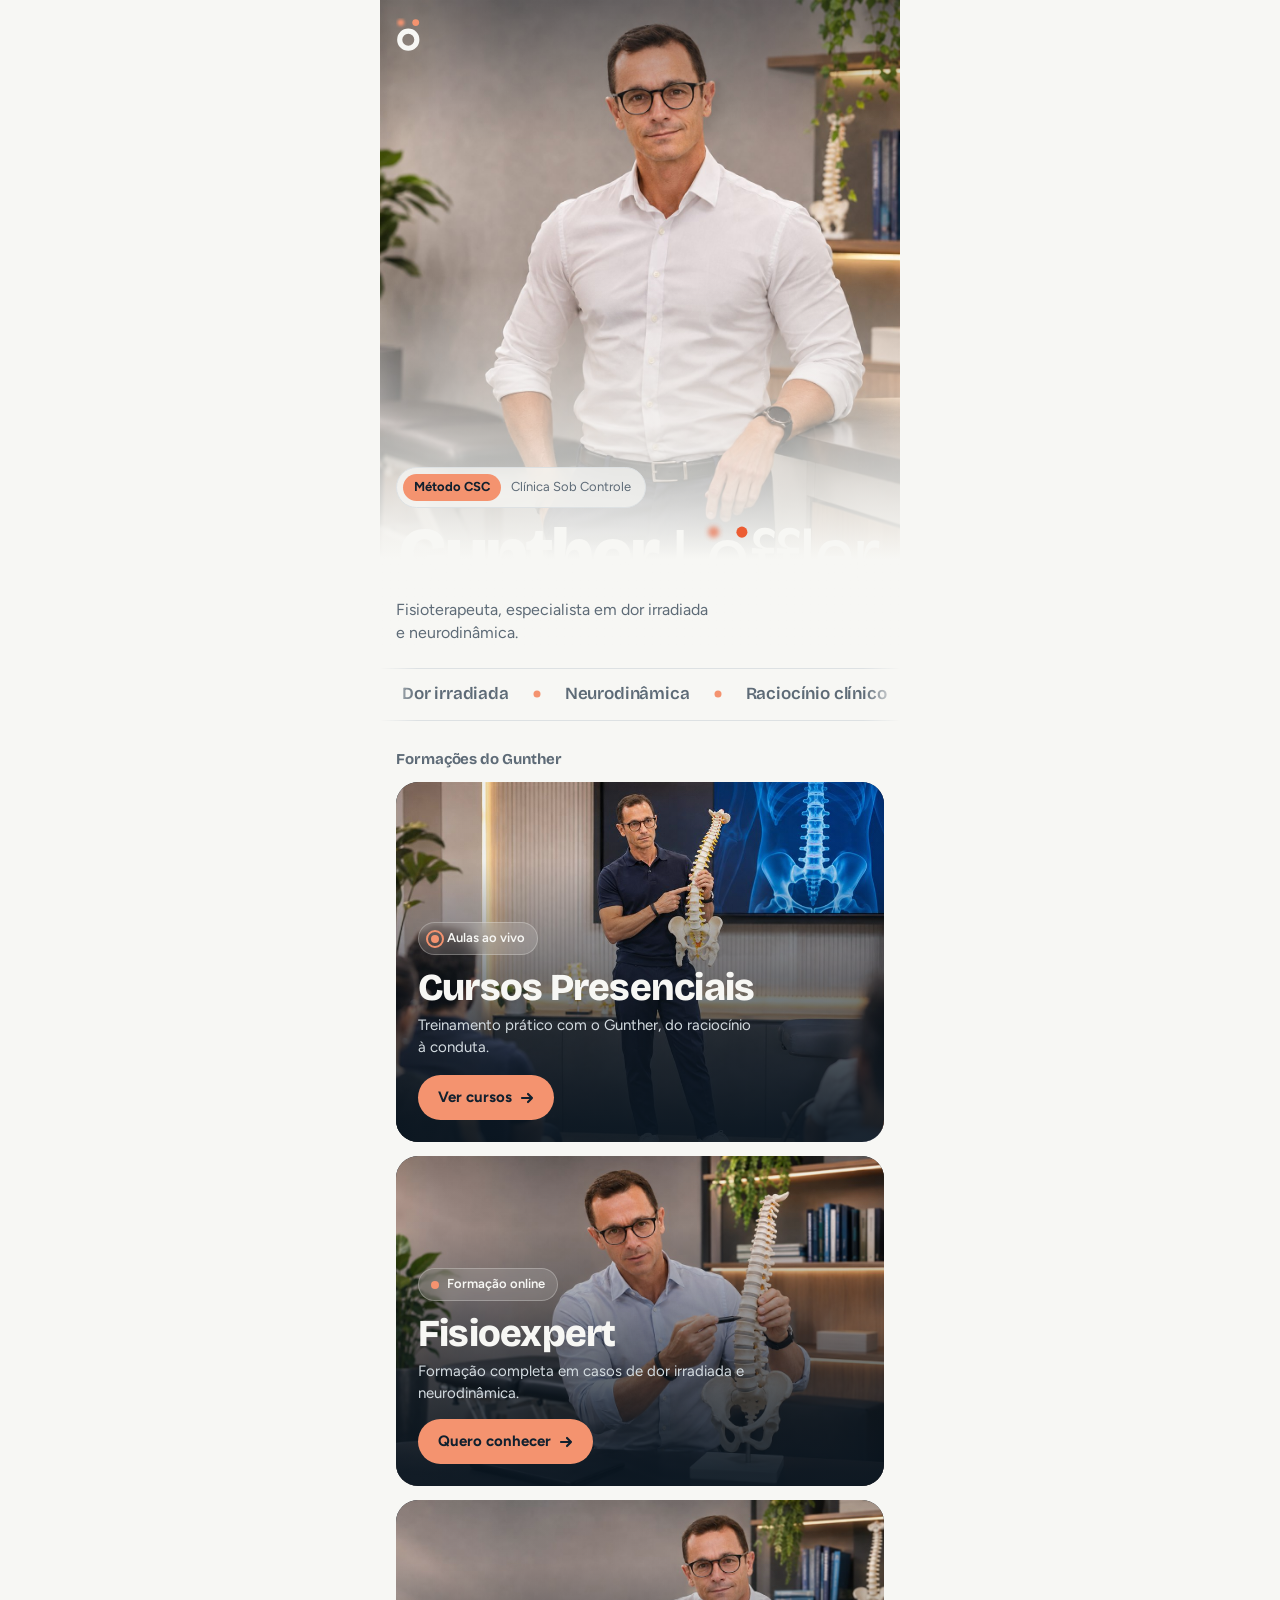
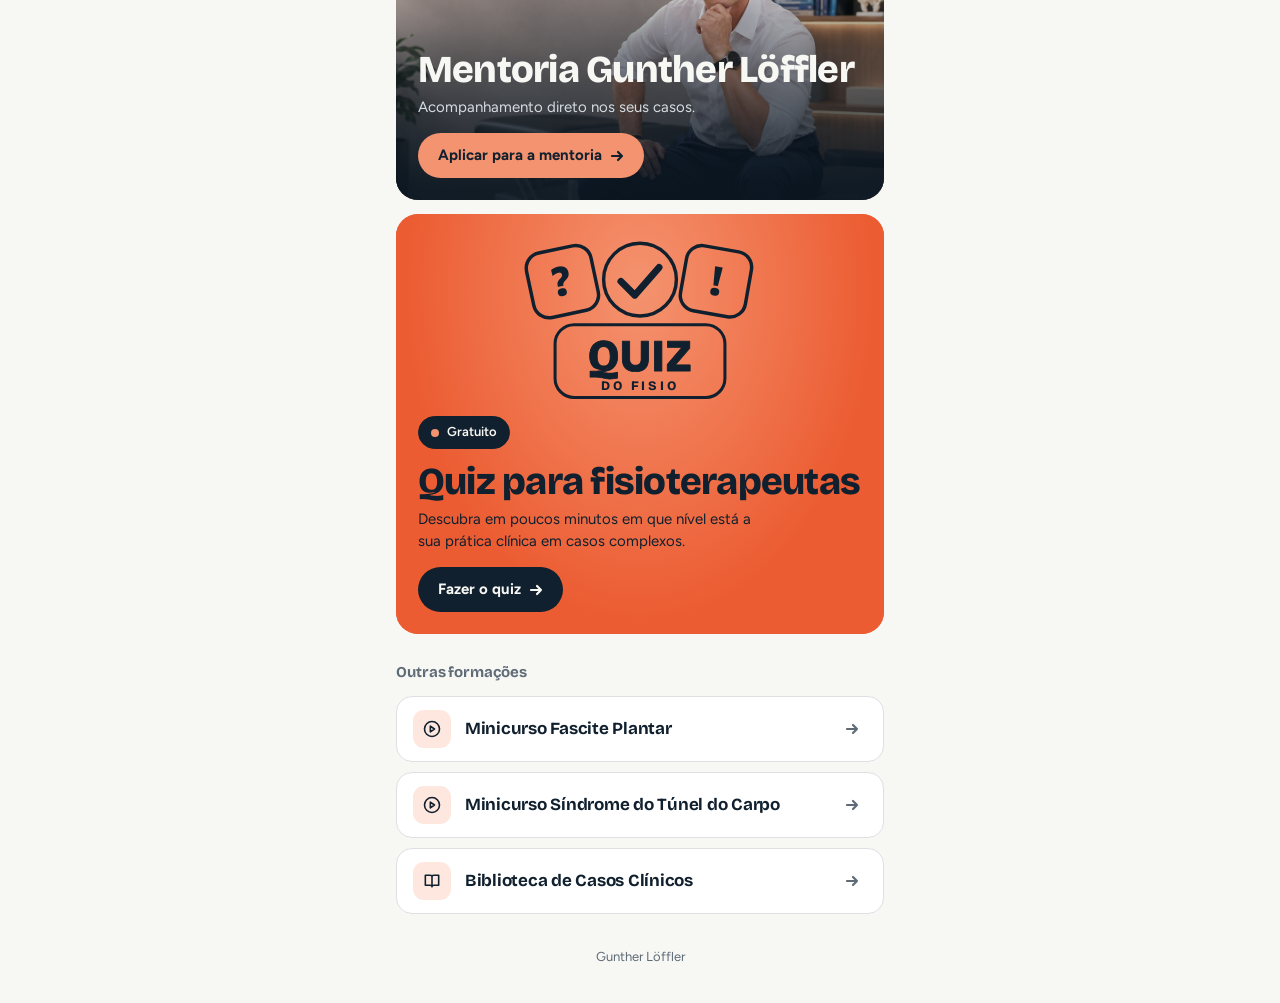
==== commit e5d32cd6: "Bio: botoes dos cursos voltam a dizer Minicurso Co-Authored-By: Claude Sonnet 5.5 <noreply@anthropic" ====
--- a/index.html
+++ b/index.html
@@ -268,8 +268,8 @@
   <section class="bloco" aria-labelledby="t-comece">
     <h2 class="tit" id="t-comece">Outras formações</h2>
     <div class="btns">
-      <a class="bt rv" href="/fascite-plantar/" data-link="minicurso-fascite-plantar"><span class="ico"><svg viewBox="0 0 24 24" aria-hidden="true"><circle cx="12" cy="12" r="9"/><path d="m10 8.5 5 3.5-5 3.5z"/></svg></span><span class="tx"><b>Fascite Plantar</b></span><span class="ar"><svg width="14" height="14" viewBox="0 0 14 14" fill="none" stroke="currentColor" stroke-width="2.2" stroke-linecap="round" stroke-linejoin="round" aria-hidden="true"><path d="M2 7h10M8 3l4 4-4 4"/></svg></span></a>
-      <a class="bt rv" href="/sindrome-do-tunel-do-carpo/" data-link="minicurso-tunel-do-carpo"><span class="ico"><svg viewBox="0 0 24 24" aria-hidden="true"><circle cx="12" cy="12" r="9"/><path d="m10 8.5 5 3.5-5 3.5z"/></svg></span><span class="tx"><b>Síndrome do Túnel do Carpo</b></span><span class="ar"><svg width="14" height="14" viewBox="0 0 14 14" fill="none" stroke="currentColor" stroke-width="2.2" stroke-linecap="round" stroke-linejoin="round" aria-hidden="true"><path d="M2 7h10M8 3l4 4-4 4"/></svg></span></a>
+      <a class="bt rv" href="/fascite-plantar/" data-link="minicurso-fascite-plantar"><span class="ico"><svg viewBox="0 0 24 24" aria-hidden="true"><circle cx="12" cy="12" r="9"/><path d="m10 8.5 5 3.5-5 3.5z"/></svg></span><span class="tx"><b>Minicurso Fascite Plantar</b></span><span class="ar"><svg width="14" height="14" viewBox="0 0 14 14" fill="none" stroke="currentColor" stroke-width="2.2" stroke-linecap="round" stroke-linejoin="round" aria-hidden="true"><path d="M2 7h10M8 3l4 4-4 4"/></svg></span></a>
+      <a class="bt rv" href="/sindrome-do-tunel-do-carpo/" data-link="minicurso-tunel-do-carpo"><span class="ico"><svg viewBox="0 0 24 24" aria-hidden="true"><circle cx="12" cy="12" r="9"/><path d="m10 8.5 5 3.5-5 3.5z"/></svg></span><span class="tx"><b>Minicurso Síndrome do Túnel do Carpo</b></span><span class="ar"><svg width="14" height="14" viewBox="0 0 14 14" fill="none" stroke="currentColor" stroke-width="2.2" stroke-linecap="round" stroke-linejoin="round" aria-hidden="true"><path d="M2 7h10M8 3l4 4-4 4"/></svg></span></a>
       <a class="bt rv" href="/biblioteca/" data-link="casos"><span class="ico"><svg viewBox="0 0 24 24" aria-hidden="true"><path d="M4 5h6a2 2 0 0 1 2 2v12a2 2 0 0 0-2-2H4zM20 5h-6a2 2 0 0 0-2 2v12a2 2 0 0 1 2-2h6z"/></svg></span><span class="tx"><b>Biblioteca de Casos Clínicos</b></span><span class="ar"><svg width="14" height="14" viewBox="0 0 14 14" fill="none" stroke="currentColor" stroke-width="2.2" stroke-linecap="round" stroke-linejoin="round" aria-hidden="true"><path d="M2 7h10M8 3l4 4-4 4"/></svg></span></a>
     </div>
   </section>
